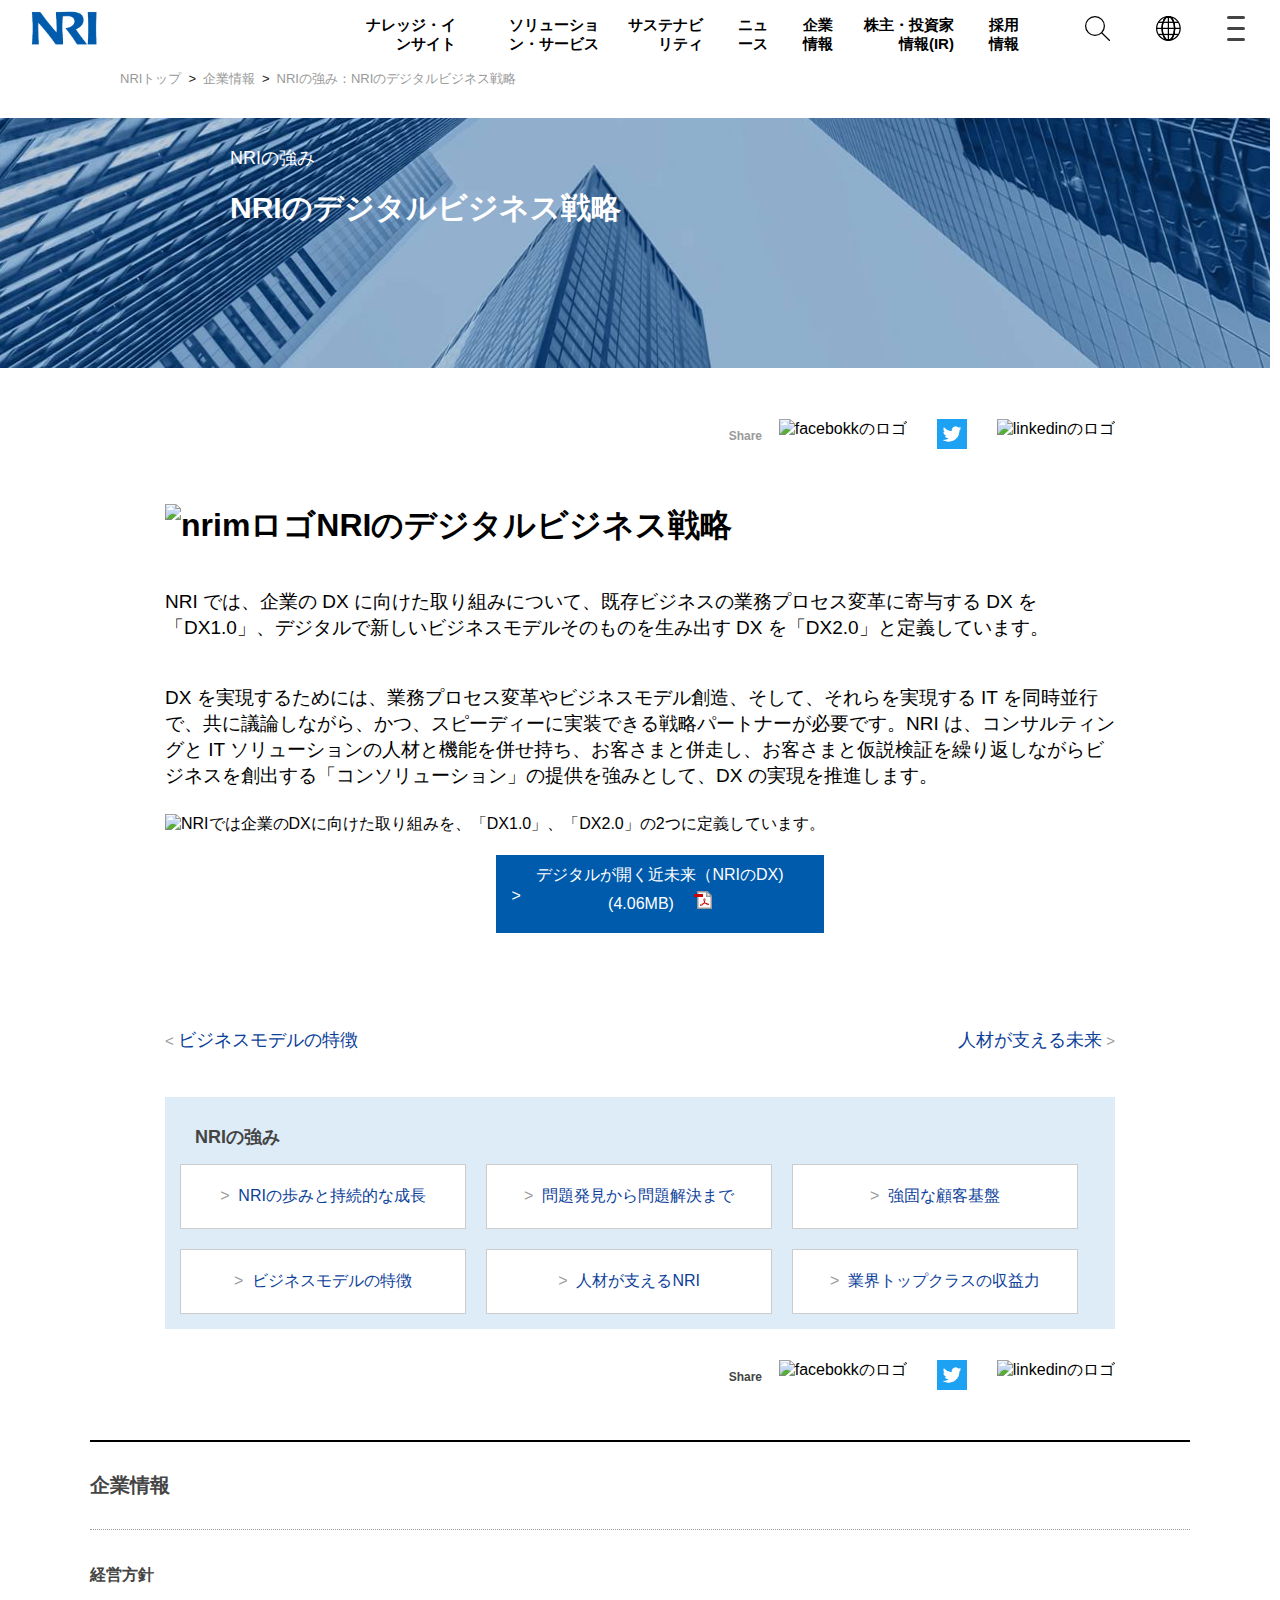
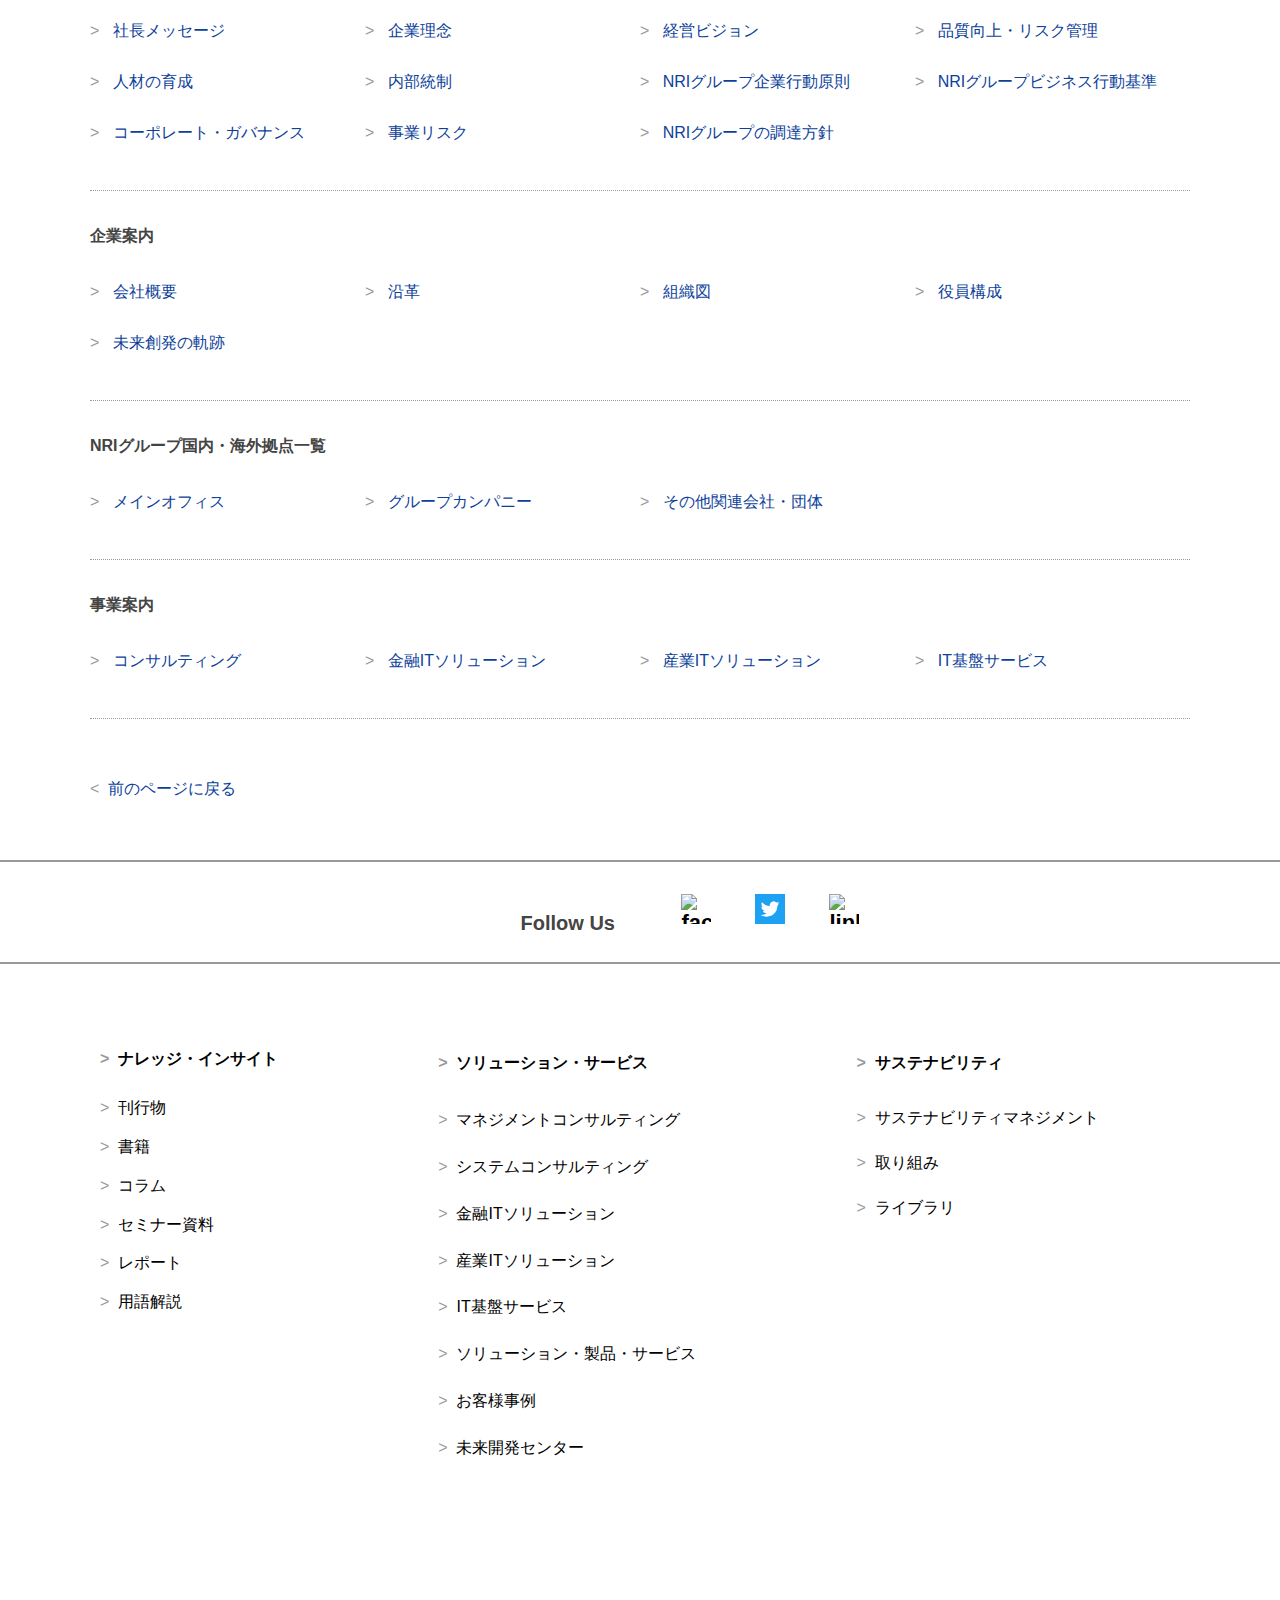
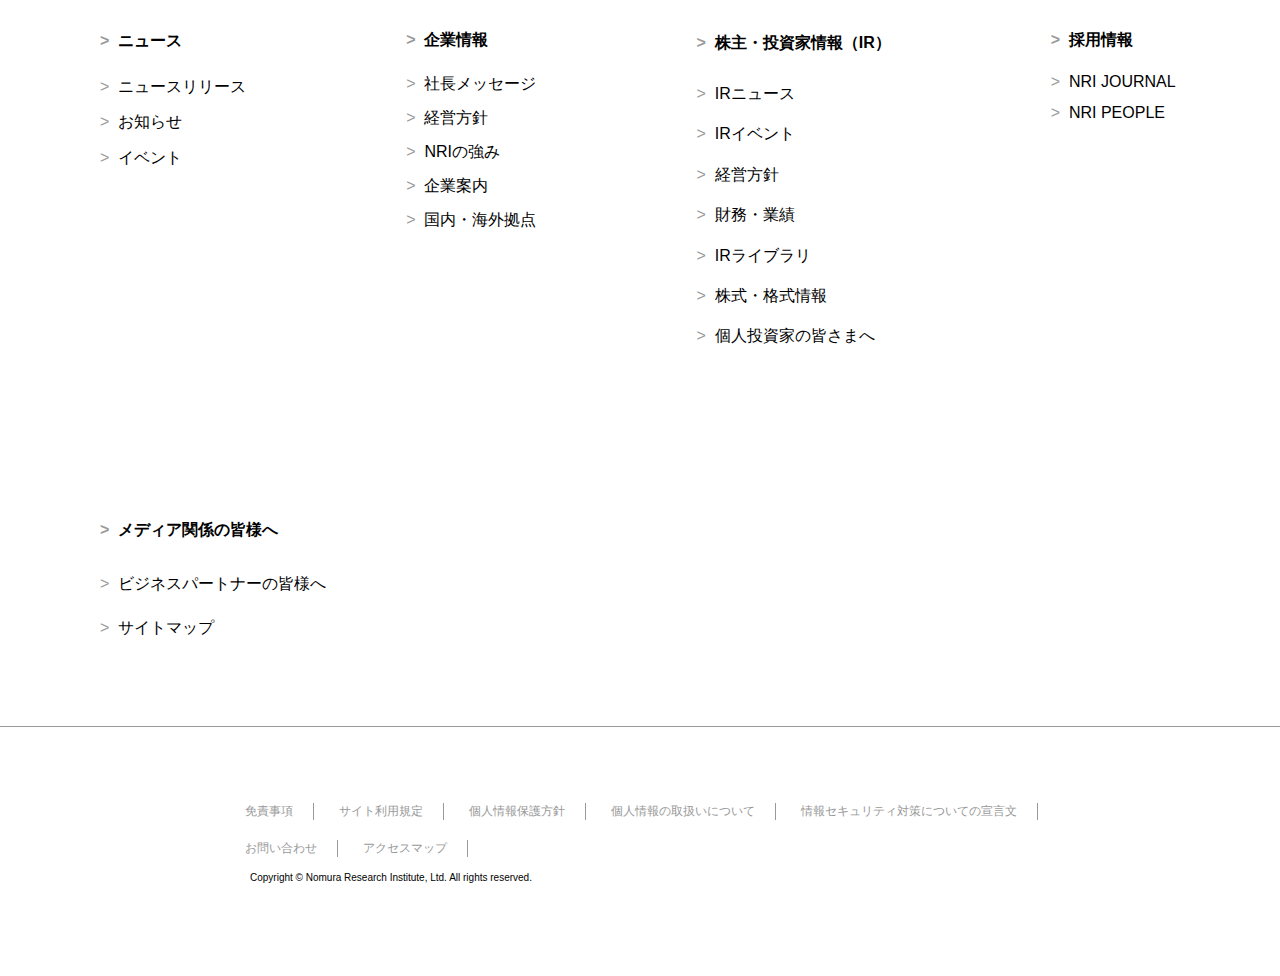
==== nri.html @ b8011886 "table-blockへ変更修正" ====
<!DOCTYPE html>
<html lang="ja">

<head>
    <meta charset="UTF-8">
    <link rel="stylesheet" href="CSS/normalize.css">
    <link rel="stylesheet" href="CSS/nri.css">
    <meta name="viewport" content="width=device-width, initial-scale=1.0">
    <title>NRIの強み：ビジネスモデルの特徴</title>
    <!-- description -->
    <meta name="description"
        content="野村総合研究所（NRI）の公式ホームページです。NRIからの提言や調査・レポート、商品サービス、ITソリューション事例、IR情報、採用情報、CSR情報などを掲載しています。">
    <!-- keywords -->
    <meta name="keywords" content="野村総合研究所,NRI,DX,デジタルビジネス,戦略">
    <!-- OGP -->
    <meta property="og:type" content="website" />
</head>

<body>

    <div id="page">

        <header id="pagehead">
            <nav class="globalNavi">
                <!--ロゴ-->
                <div class="logo"><a href="#"><img src="image/nrilogo.png" alt="NRIロゴ" width="90" height="90"></a>
                </div>
                <ul class="mainglonavi">
                    <li><a href="#">ナレッジ・インサイト</a></li>
                    <li><a href="#">ソリューション・サービス</a></li>
                    <li><a href="#">サステナビリティ</a></li>
                    <li><a href="#">ニュース</a></li>
                    <li><a href="#">企業情報</a></li>
                    <li><a href="#">株主・投資家情報(IR)</a></li>
                    <li><a href="#">採用情報</a></li>
                </ul>
                <ul class="subglnavi">
                    <li><img src="image/glassmark.svg" alt="検索" width="25" height="25"></li>
                    <li><img src="image/earth.svg" alt="言語切り替え,日本語,英語,中国語" width="25" height="25"></li>
                    <li>
                        <div id="humberger">
                            <div></div>
                            <div></div>
                            <div></div>
                        </div>
                    </li>
                </ul>
            </nav>
        </header>

        <nav id="smallglobalNavi">
            <ul>
                <li><a href="#">NRIトップ</a></li>
                <li><a href="#">企業情報</a></li>
                <li><a>NRIの強み：NRIのデジタルビジネス戦略</a></li>
            </ul>
        </nav>





        <!--写真カバーのとこ-->
        <main>
            <div id="maincover">
                <div class="main-visual-text">
                    <p class="main-vis-text-power">NRIの強み</p>
                    <p class="main-vis-text-strategy">NRIのデジタルビジネス戦略</p>
                </div>

                <figure>
                    <img class="topimg" src="image/top.page renew.jpg" "aria-hidden=" true" width="100%" height="100%">
                </figure>
            </div>

            <!--ここらがSNSロゴスタートの部分-->
            <div id="main-content-box">


                <div id="snslogo-first">
                    <ul>
                        <li class="firstsns"><img src="image/facebook.logo.jpg" alt="facebokkのロゴ" width="30"
                                height="30"></li>
                        <li><img src="image/Twitter_Social_Icon_Square_Color.png" alt="twitterのロゴ" width="30"
                                height="30"></li>
                        <li><img src="image/linkedin.logo.png" alt="linkedinのロゴ" width="30" height="30"></li>
                    </ul>
                </div>


                　
                <!--■のタイトルスタート部分-->
                <div id="pagebodyMain">
                    <section id="maincontent">
                        <h1 class="heading-type-main"><img src="image/nri-contentlogo.png" alt="nrimロゴ" "aria-hidden="
                                true" width="20" height="20">NRIのデジタルビジネス戦略</h1>
                        <p class="mainarticle">NRI では、企業の DX に向けた取り組みについて、既存ビジネスの業務プロセス変革に寄与する DX を<br>
                            「DX1.0」、デジタルで新しいビジネスモデルそのものを生み出す DX を「DX2.0」と定義しています。</p>

                        <p class="mainarticle">DX を実現するためには、業務プロセス変革やビジネスモデル創造、そして、それらを実現する IT を同時並行<br>
                            で、共に議論しながら、かつ、スピーディーに実装できる戦略パートナーが必要です。NRI は、コンサルティン<br>
                            グと IT ソリューションの人材と機能を併せ持ち、お客さまと併走し、お客さまと仮説検証を繰り返しながらビ<br>
                            ジネスを創出する「コンソリューション」の提供を強みとして、DX の実現を推進します。</p>
                    </section>

                    <figure class="mainpic">
                        <img src="image/nrigraph_img_01.jpg" alt="NRIでは企業のDXに向けた取り組みを、「DX1.0」、「DX2.0」の2つに定義しています。"
                            width="100%" height="100%">
                    </figure>

                    <!--PDF ダウンロードボタン-->

                    <section class="download">
                        <p class="btn">デジタルが開く近未来（NRIのDX)<br>(4.06MB)</p>
                    </section>


                    <div id="sub-content">
                        <div class="text-biz-model">
                            <p><a href="#">ビジネスモデルの特徴</a></p>
                        </div>
                        <div class="text-hm-future">
                            <p><a href="#">人材が支える未来</a></p>
                        </div>
                    </div>



                    <!--表2-->


                    <!--表2　追加Ver-->
                    <div class="totaltable">
                        <div>
                            <p class="nripower">NRIの強み</p>
                        </div>
                        <div id="table-block">
                            <div class="tablelist">
                                <p><a href="#">NRIの歩みと持続的な成長</a></p>
                            </div>
                            <div class="tablelist">
                                <p><a href="#">問題発見から問題解決まで</a></p>
                            </div>
                            <div class="tablelist">
                                <p><a href="#">強固な顧客基盤</a></p>
                            </div>

                            <div class="tablelist">
                                <p><a href="#">ビジネスモデルの特徴</a></p>
                            </div>
                            <div class="tablelist">
                                <p><a href="#">人材が支えるNRI</a></p>
                            </div>
                            <div class="tablelist">
                                <p><a href="#">業界トップクラスの収益力</a></p>
                            </div>
                        </div>
                    </div>


                    　　
                    <!-- SNSアイコン-->

                    <div id="snslogo">
                        <ul>
                            <li class="firstsns"><img src="image/facebook.logo.jpg" alt="facebokkのロゴ" width="30"
                                    height="30"></li>
                            <li><img src="image/Twitter_Social_Icon_Square_Color.png" alt="twitterのロゴ" width="30"
                                    height="30"></li>
                            <li><img src="image/linkedin.logo.png" alt="linkedinのロゴ" width="30" height="30"></li>
                        </ul>
                    </div>

                </div>
                <!--調整するためのdiv-->
            </div>

            　　　　　　　　　　
            <!--企業情報-->
            <div id="cop-info">
                <h2 class="heading-type-sub">企業情報</h2>

                <div id="localNavi">
                    <section class="localnavi-list">
                        <h3 class="localnav-title">経営方針</h3>
                        <ul>
                            <li class="lo-navcontent"><a href="＃">社長メッセージ</a></li>
                            <li class="lo-navcontent"><a href="＃">企業理念</a></li>
                            <li class="lo-navcontent"><a href="＃">経営ビジョン</a></li>
                            <li class="lo-navcontent"><a href="＃">品質向上・リスク管理</a></li>
                            <li class="lo-navcontent"><a href="＃">人材の育成</a></li>
                            <li class="lo-navcontent"><a href="＃">内部統制</a></li>
                            <li class="lo-navcontent"><a href="＃">NRIグループ企業行動原則</a></li>
                            <li class="lo-navcontent"><a href="＃">NRIグループビジネス行動基準</a></li>
                            <li class="lo-navcontent"><a href="＃">コーポレート・ガバナンス</a></li>
                            <li class="lo-navcontent"><a href="＃">事業リスク</a></li>
                            <li class="lo-navcontent"><a href="＃">NRIグループの調達方針</a></li>
                        </ul>
                    </section>

                    <section class="localnavi-list">
                        <h3 class="localnav-title">企業案内</h3>
                        <ul class="lo-navcontent">
                            <li class="lo-navcontent"><a href="＃">会社概要</a></li>
                            <li class="lo-navcontent"><a href="＃">沿革</a></li>
                            <li class="lo-navcontent"><a href="＃">組織図</a></li>
                            <li class="lo-navcontent"><a href="＃">役員構成</a></li>
                            <li class="lo-navcontent"><a href="＃">未来創発の軌跡</a></li>
                        </ul>
                    </section>

                    <section class="localnavi-list">
                        <h3 class="localnav-title">NRIグループ国内・海外拠点一覧</h3>
                        <ul class="lo-navcontent">
                            <li class="lo-navcontent"><a href="＃">メインオフィス</a></li>
                            <li class="lo-navcontent"><a href="＃">グループカンパニー</a></li>
                            <li class="lo-navcontent"><a href="＃">その他関連会社・団体</a></li>
                        </ul>
                    </section>

                    <section class="localnavi-list">
                        <h3 class="localnav-title">事業案内</h3>
                        <ul class="lo-navcontent">
                            <li class="lo-navcontent"><a href="＃">コンサルティング</a></li>
                            <li class="lo-navcontent"><a href="＃">金融ITソリューション</a></li>
                            <li class="lo-navcontent"><a href="＃">産業ITソリューション</a></li>
                            <li class="lo-navcontent"><a href="＃">IT基盤サービス</a></li>
                        </ul>
                    </section>

                </div>

                <p class="backpage"><a href="#">前のページに戻る</a></p>
            </div>




            <!-- SNSlink-->


            <section class="snsfollow">
                <p class="big-followus">Follow Us</p>
                <ul>
                    <li class="first-followus"><img src="image/facebook.logo.jpg" alt="facebookのロゴ" width="30"
                            height="30">
                    </li>
                    <li class="followus"><img src="image/Twitter_Social_Icon_Square_Color.png" alt="twitterのロゴ"
                            width="30" height="30"></li>
                    <li class="followus"><img src="image/linkedin.logo.png" alt="linkedinのロゴ" width="30" height="30">
                    </li>
                </ul>
            </section>

            <!--Footer-->

            <div id="subinfo">
                <section class="subinfo-list">
                    <ul>
                        <li><a href="#">ナレッジ・インサイト</a></li>
                        <li><a href="#">刊行物</a></li>
                        <li><a href="#">書籍</a></li>
                        <li><a href="#">コラム</a></li>
                        <li><a href="#">セミナー資料</a></li>
                        <li><a href="#">レポート</a></li>
                        <li><a href="#">用語解説</a></li>
                    </ul>
                </section>

                <section class="subinfo-list">
                    <ul>
                        <li><a href="#">ソリューション・サービス</a></li>
                        <li><a href="#">マネジメントコンサルティング</a></li>
                        <li><a href="#">システムコンサルティング</a></li>
                        <li><a href="#">金融ITソリューション</a></li>
                        <li><a href="#">産業ITソリューション</a></li>
                        <li><a href="#">IT基盤サービス</a></li>
                        <li><a href="#">ソリューション・製品・サービス</a></li>
                        <li><a href="#">お客様事例</a></li>
                        <li><a href="#">未来開発センター</a></li>
                    </ul>
                </section>

                <section class="subinfo-list">
                    <ul>
                        <li><a href="#">サステナビリティ</a></li>
                        <li><a href="#">サステナビリティマネジメント</a></li>
                        <li><a href="#">取り組み</a></li>
                        <li><a href="#">ライブラリ</a></li>
                    </ul>
                </section>

                <section class="subinfo-list">
                    <ul>
                        <li><a href="#">ニュース</a></li>
                        <li><a href="#">ニュースリリース</a></li>
                        <li><a href="#">お知らせ</a></li>
                        <li><a href="#">イベント</a></li>
                    </ul>
                </section>

                <section class="subinfo-list">
                    <ul>
                        <li><a href="#">企業情報</a></li>
                        <li><a href="#">社長メッセージ</a></li>
                        <li><a href="#">経営方針</a></li>
                        <li><a href="#">NRIの強み</a></li>
                        <li><a href="#">企業案内</a></li>
                        <li><a href="#">国内・海外拠点</a></li>
                    </ul>
                </section>

                <section class="subinfo-list">
                    <ul>
                        <li><a href="#">株主・投資家情報（IR）</a></li>
                        <li><a href="#">IRニュース</a></li>
                        <li><a href="#">IRイベント</a></li>
                        <li><a href="#">経営方針</a></li>
                        <li><a href="#">財務・業績</a></li>
                        <li><a href="#">IRライブラリ</a></li>
                        <li><a href="#">株式・格式情報</a></li>
                        <li><a href="#">個人投資家の皆さまへ</a></li>
                    </ul>
                </section>

                <section class="subinfo-list">
                    <ul>
                        <li><a href="#">採用情報</a></li>
                        <li><a href="#">NRI JOURNAL</a></li>
                        <li><a href="#">NRI PEOPLE</a></li>
                    </ul>
                </section>

                <section class="subinfo-list">
                    <ul>
                        <li><a href="#">メディア関係の皆様へ</a></li>
                        <li><a href="#">ビジネスパートナーの皆様へ</a></li>
                        <li><a href="#">サイトマップ</a></li>
                    </ul>
                </section>
            </div>

        </main>

        <!--Footer-->

        <footer>
            <div id="mainfooter">
                <section>
                    <ul>
                        <li><a href="#">免責事項</a></li>
                        <li><a href="#">サイト利用規定</a></li>
                        <li><a href="#">個人情報保護方針</a></li>
                        <li><a href="#">個人情報の取扱いについて</a></li>
                        <li><a href="#">情報セキュリティ対策についての宣言文</a></li>
                        <li><a href="#">お問い合わせ</a></li>
                        <li><a href="#">アクセスマップ</a></li>
                    </ul>
                </section>

            </div>

            <div id="copyright">
                <p><small>Copyright &copy; Nomura Research Institute, Ltd. All rights reserved.</small></p>
            </div>

        </footer>

    </div>




</body>

</html>
---- CSS/nri.css ----
body {
      margin: 0px;
      font-family: sans-serif;
  }

  /*pagebodyMainの中央寄せと幅のサイズ*/
#pagebodyMain {
    max-width: 1000px;/*元々はmax-width:1100px display-inlin-block??*/
    margin: 0 auto;
}

header {
    position: fixed;
    width: 100%;
    top: 0;
    z-index: 10000;
}

#container {
    padding-top: 150px;
  }

/*グローバルナビ*/
#pagehead .globalNavi {
    width: 100%;
    display: flex;
    background-color: #fff;
}/*(元々青色で囲っていたところ)*/

.globalNavi .logo img {
    width: 70px;
    height: auto;
    padding-top: 10px;
    margin-left: 30px;
}

#pagehead .globalNavi ul {
    text-align: right;
}

#pagehead .globalNavi ul {
    display: flex;   
}/*(元々紫で囲っていたところ)元々float:left*/

#pagehead .globalNavi ul li a {
    text-decoration: none;
    color: #000;
    font-weight: bold;
    font-size: 15px;
}

.globalNavi li {
    display: block;
    padding: 0 8px;
    margin-left: 10px;
}

.mainglonavi {
    margin-left: 200px;
}/*元々赤色だったところ*/

#pagehead .globalNavi .subglnavi li {
    margin: 0 10px;
    padding-right: 18px;
}

#smallglobalNavi ul li {
    list-style: none;
    float: left;
    margin-bottom: 30px;
}

#smallglobalNavi ul li a {
    text-decoration: none;
    color: #999;
}

#smallglobalNavi ul li::before {
    content: ">";
    color: #231815;
    margin: 0 7px;
}

#smallglobalNavi li:first-child::before {
    content: none;
}

/* ハンバーガーメニュー*/

#humberger {
    position: relative;
    height: 25px;
    width: 25px;
    display: inline-block;
    box-sizing: border-box;
 }

 #humberger div {
    position: absolute;
    left: 0;
    height: 3px;
    width: 18px;
    background-color: #444;
    border-radius: 3px;
    display: inline-block;
    box-sizing: border-box;
}

#humberger div:nth-of-type(1) {
    top: 0;
}

#humberger div:nth-of-type(2) {
    top: 11px;
}
 
#humberger div:nth-of-type(3) {
    bottom: 0;
 }
 
#smallglobalNavi {
      color: #999;
      margin-top:70px;
      margin-left: 80px;
      font-size: 13px;
}

/* TOP画像ページの文字装飾のデザイン*/

.main-visual-text {
    width: 590px;
    height: 90px;
    position: absolute;
    padding: 30px;
    margin-left: 200px;
    line-height: 20px;
    margin-top: 30px;
}

.main-vis-text-power {
    font-size: 18px;
}

.main-vis-text-strategy {
    font-weight: bolder;
    font-size: 30px;
}

/* TOPページ*/
#maincover {
    position: relative;
}

#page .topimg {
    width: 100vw;;
    height: 250px;
    margin-left: -50px;
    position: static;
}

/*写真カバーのところ*/
.main-visual-text {
    color: #fff;
}


/*mainのコンテンツ幅の設定DIVのやつ*/
#main-content-box {
    width: 950px;
    margin: 0 auto;
}

/* SNSロゴ　Share*/

#snslogo-first {
    max-width: 1100px;
    height: 74px;
    margin-left: 120px;
}

#snslogo-first ul {
    float: right;
    margin-right: -15px;
}

#snslogo-first ul li {
    list-style: none;
    float: left;
    padding: 15px;
}

#snslogo-first .firstsns::before {
    content: "Share     ";
    color: #999;
    font-size: 12px;
    font-weight: bold;
    white-space: pre-wrap;
    display: block;
    float: left;
    padding-top: 10px;
}


#snslogo {
    max-width: 1100px;
    height: 74px;
    margin-left: 120px;
}

#snslogo ul {
    float: right;
    margin-right: -15px;
}

#snslogo ul li {
    list-style: none;
    float: left;
    padding: 15px;
}

#snslogo .firstsns::before {
    content: "Share     ";
    color:#444;
    font-size: 12px;
    font-weight: bold;
    white-space: pre-wrap;
    display: block;
    float: left;
    padding-top: 10px;
}

/*メインの文章部分*/


.heading-type-main {
    text-align: left;
}

#maincontent .mainarticle {
    display: inline-block;
    font-size: 19px;
    text-align: left;
    margin-bottom: 25px;
}


#pagebodyMain #maincontent .mainarticle{
    text-align: left;   
}


.mainpic {
    margin: auto;
}


/* ダウンロードボタン*/



/*両端揃えのところ　<ビジネスモデルの特徴 人が支える未来>*/

#sub-content .text-biz-model {
    margin: 20px;
    padding: 40px;
    margin-left: -40px;
}


#sub-content {
    width: auto;
    display: flex;
    justify-content: space-between;
    font-size: 15px;
    text-align: right;
    margin: 0px;
    padding: 0px;
    margin-bottom: -40px;
}

#sub-content .text-hm-future p::after {
    content: " >";
    color: #999;
    white-space: pre-wrap;
    line-height: 3px;
}

#sub-content .text-biz-model p::before {
    content: "< ";
    color: #999;
    white-space: pre-wrap;
}

.text-hm-future {
    margin-top: 60px;
}

#sub-content a {
    text-decoration: none;
    color: #0c419a;;
    font-size: 18px;
}

/* ダウンロードボタン*/

.download {
    text-align: center;
}

.btn {
    display: inline-block;
    color: #fff;
    background-color: #005bac;
    margin: 20px 0px;
    padding: 10px 40px;
    position: relative;
    text-align: center;
    margin-left: 40px;
}

.btn::before{
    content: '>';
    white-space: nowrap;
    display: block;
    float: left;
    padding-top: 22px;
    padding-right: 10px;
    size: 10px;
    margin-left: -25px;
}

.btn::after {
    content:url("../image/pdf-icon.svg");
    display: inline-block;
    margin: 5px 0px 10px 20px;
}


.text-biz-model {
    text-align: left;
    padding-left: 40px;
}
.text-hm-future {
    text-align: right;
}




/*表の装飾（追加版）*/
.totaltable {
    height: auto;
    display: inline-block;
    background-color:#deecf8;
    box-sizing: border-box;
    margin-top: 10px;
}
.totaltable p {
    font-size: large;
    color: #444;
}

#table-block {
    display: flex;
    flex-wrap: wrap;
    padding: 5px;
    padding-right: 0px;
    width: auto;
}

.tablelist {
    width: 29%; /*元々23％*/
    border: solid 1px;
    border-color: #cccccc;
    background-color: #fff;
    text-align: center;
    margin: 10px;
    padding: 5px; 
}

.tablelist p::before {
    content: ">  ";
    color: #999;
    white-space: pre-wrap;
}

.tablelist p {
    font-size: 16px;
}
.tablelist a {
    color: #0c419a;
    text-decoration: none
}

/*表の『NRI強み』の太文字*/
.totaltable .nripower {
    font-weight: bold;
    padding-left: 30px;
    padding-top: 10px;
    margin-bottom: 0px;
}

/*SNSアイコン右寄せ*/
.bigfollow {
    text-align: center;
    float: left;
}


/*企業情報 div追加と中央寄せと幅揃え*/

div#cop-info {
    width: 1100px;
    margin: auto;
}

/*企業情報 見出し部分の装飾*/

.heading-type-sub {
    font-size: 20px;
    color: #444;
}

/*経営方針*/
#localNavi ul {
    display:flex;
    flex-wrap: wrap;
    box-sizing: border-box;
    padding-left: inherit;
}
#localNavi li::before {
    content: ">   ";
    white-space: pre-wrap;
    color: #999;
}

#localNavi ul li {
    display: inline;
    list-style: none;
    width: 25%;
    padding-bottom: 30px;
}
#localNavi ul li a {
    color: #0c419a;
    text-decoration: none
}


.localnavi-list {
    border-bottom: solid 1px;
    border-bottom-style: dotted;
    border-bottom-color: #999;
}

.lo-navcontent {
    font-size: 16px;
}

/*企業情報の装飾*/
.heading-type-sub {
    border-top: solid 2px;
    border-top-color: #000;
    border-bottom: dotted 1px;
    border-bottom-color: #999;
    padding: 30px 0;
}

h3 {
    font-size: 16px;
    margin: 35px 0;
    color: #444;
}


/*前のページの戻る*/
.backpage {
    margin: 60px 0;
    font-size: 16px;
}

.backpage ::before {
    content: "<  ";
    white-space: pre-wrap;
    color: #999;
}

.backpage a {
    color: #0c419a;
    text-decoration: none;
}


/*一番大きいSNSアイコン欄*/
.snsfollow {
    height: 100px;
    text-align: center;
    border-top: solid 2px;
    border-bottom: solid 2px;
    border-color: #999;
}

.snsfollow ul {
    margin: 20px;
    display: inline-flex;
}

.snsfollow ul li {
    font-size: 22px;
    font-weight: bolder;
    list-style: none;
    margin: 22px;
    display: flex;
}

.snsfollow {
    margin: 0 auto;
}
   
.big-followus {
    display: inline-block;
    font-size: 20px;
    font-weight: bold;

}
.snsfollow p {
    margin: auto;
    color: #444;
}
.snsfollow ul {
    margin: auto;
    display: inline-flex;
    width: 100px;
    margin-top: 10px;
}


/*リスト最後*/

#subinfo {
    display: flex;
    flex-wrap: wrap;
    box-sizing: border-box;
    border-bottom: solid 1px #999;
}

.subinfo-list ul li ::before {
    content: ">  ";
    white-space: pre-wrap;
    color: #999;
}


.subinfo-list {
    max-width: 100%;
    flex-wrap: wrap;
    padding: 60px;
}


.subinfo-list ul li {
    list-style: none;
    padding-top: 5%;
    padding-bottom: 5%;
    font-size: 16px;
}

.subinfo-list ul li a {
    margin-left: 0%;
    text-decoration: none;
}


h3.subinfo-title {
    padding-left: 50px;
}

.subinfo-list ul li:first-child {
    margin-bottom: 10px;
    margin-top: 10px;
    font-weight: bold;
}

.subinfo-list ul li a:first-child {
    color: #000;
    text-decoration: none;
}

.subinfo-title ::before {
    content: ">";
    white-space: pre-wrap;
    color: #999;
}

/* footerリンク　*/
#mainfooter {
    margin-top: 50px;
    margin-left: 200px;
    margin-right: auto;
    margin-bottom: -20px;
    
}

#mainfooter ul {
    width: 80%;
    display: inline-block;
}

#mainfooter ul li{
    font-size: 12px;
    float: left;
    list-style: none;
    margin: 10px;
    padding-right: 0px;
    display: block;
    border-right: solid 1px #999;
    margin-left: 5px;
    margin-right: 20px;
}


#mainfooter ul li a {
    text-decoration: none;
    color: #999;
    text-align: center;
    padding-right: 20px;
}

.followus ul li {
    display: flex;
    list-style: none;
}

#copyright {
    display: inline-flex;
    margin-left: 250px;
    margin-top: -15px;
    margin-bottom: 80px;
}

#copyright p {
    font-size: 12px;
    color: #000;
}
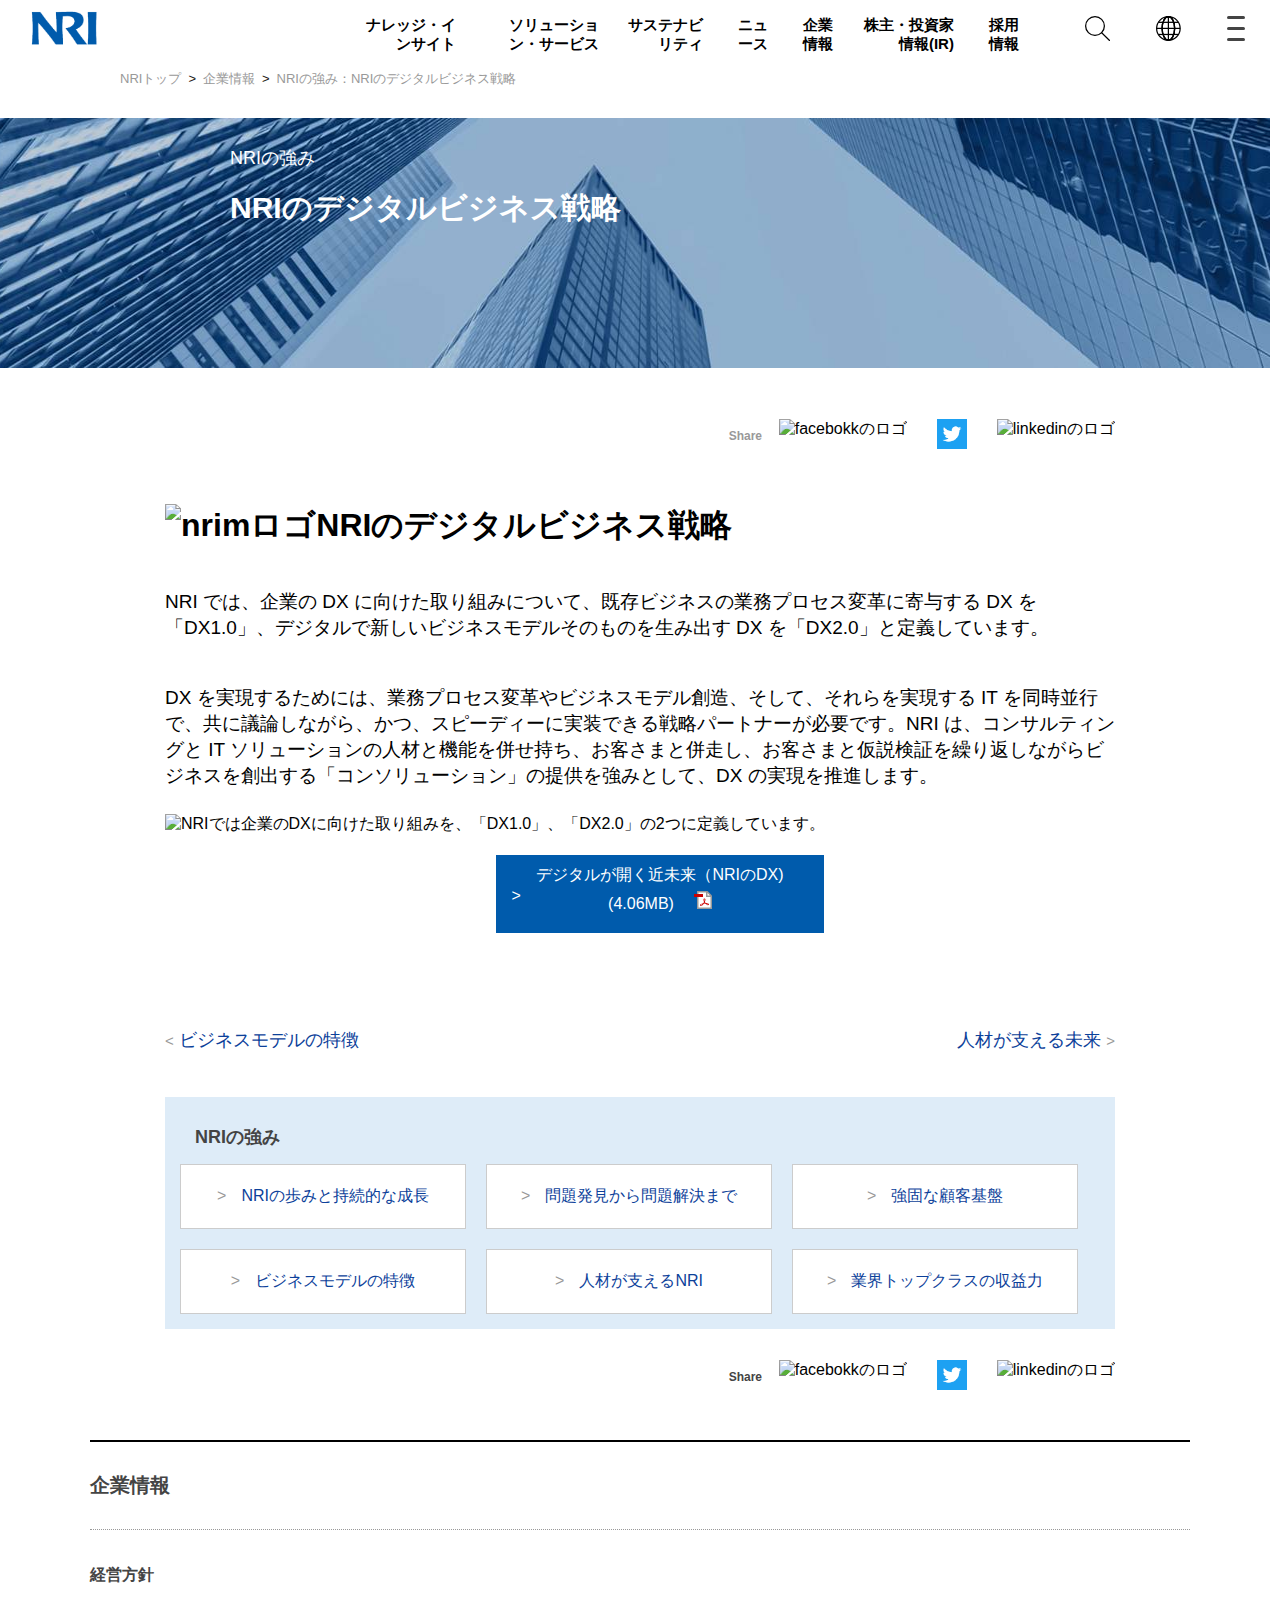
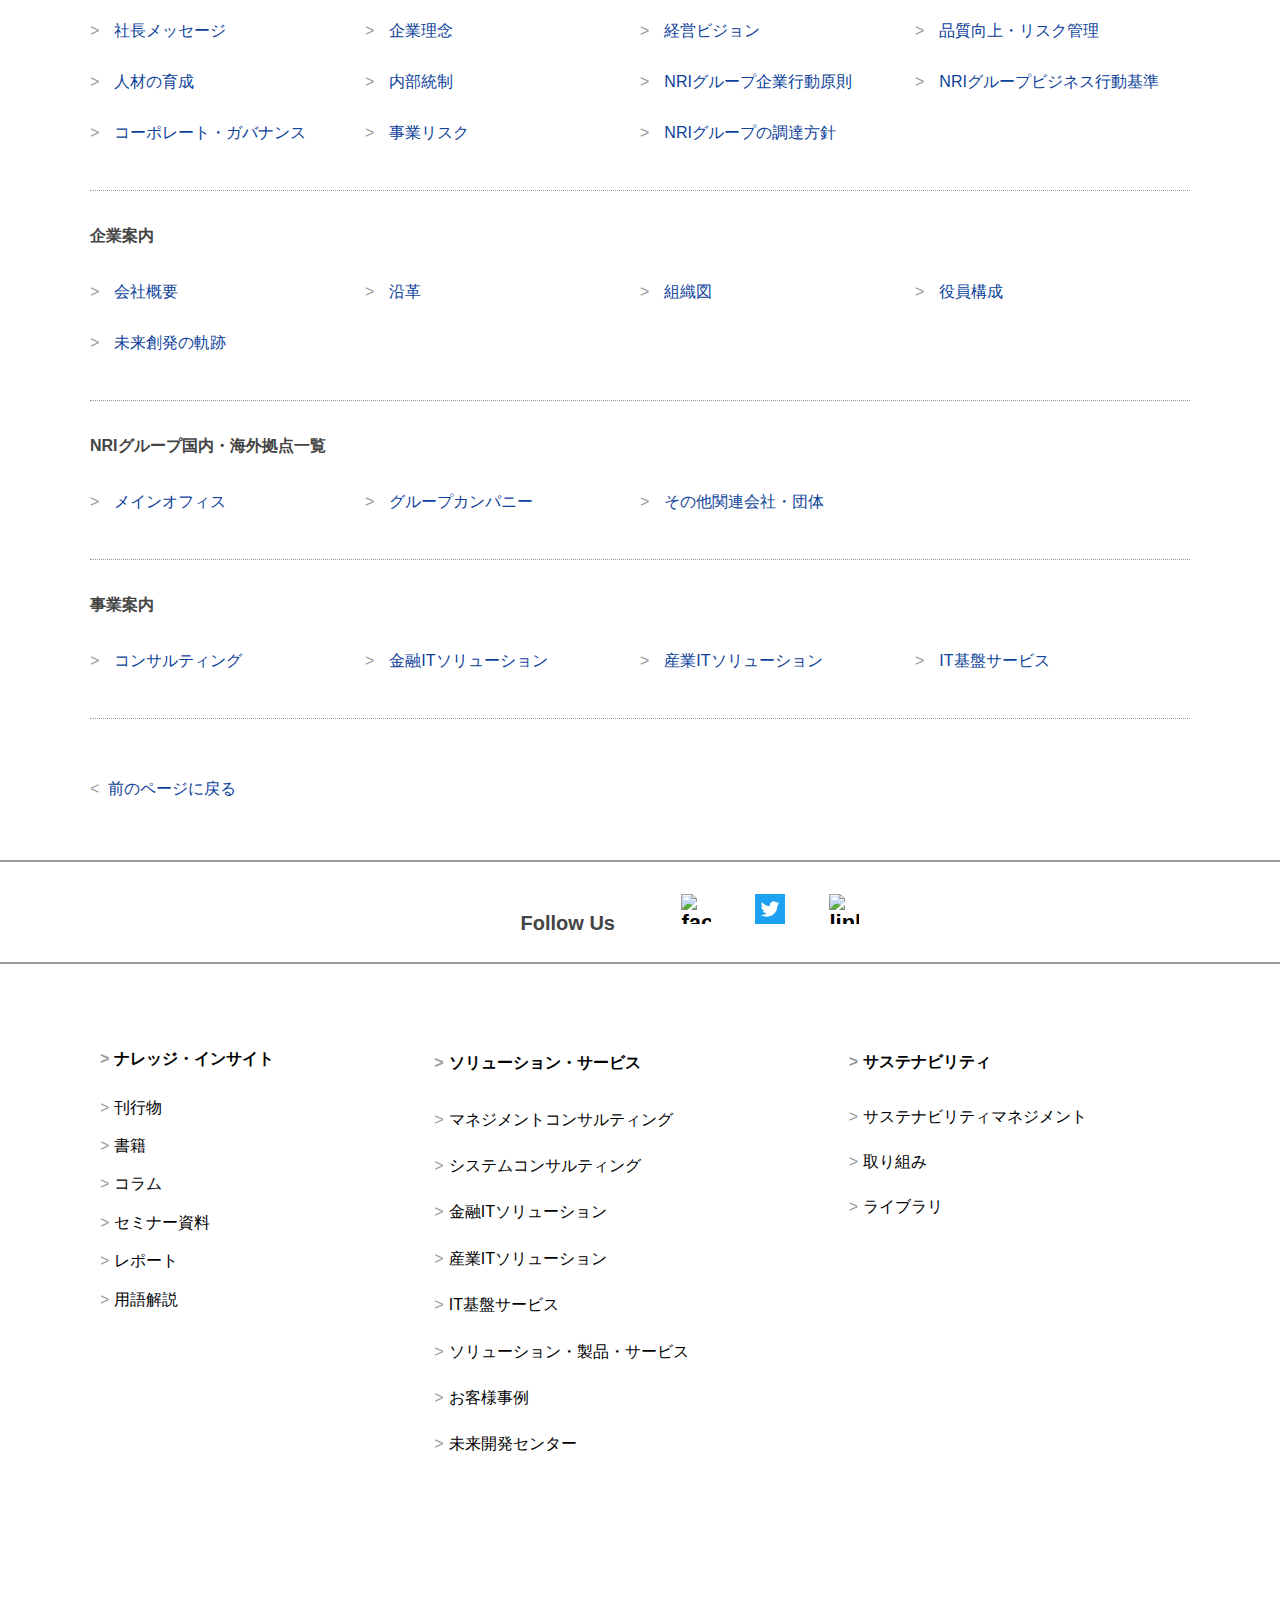
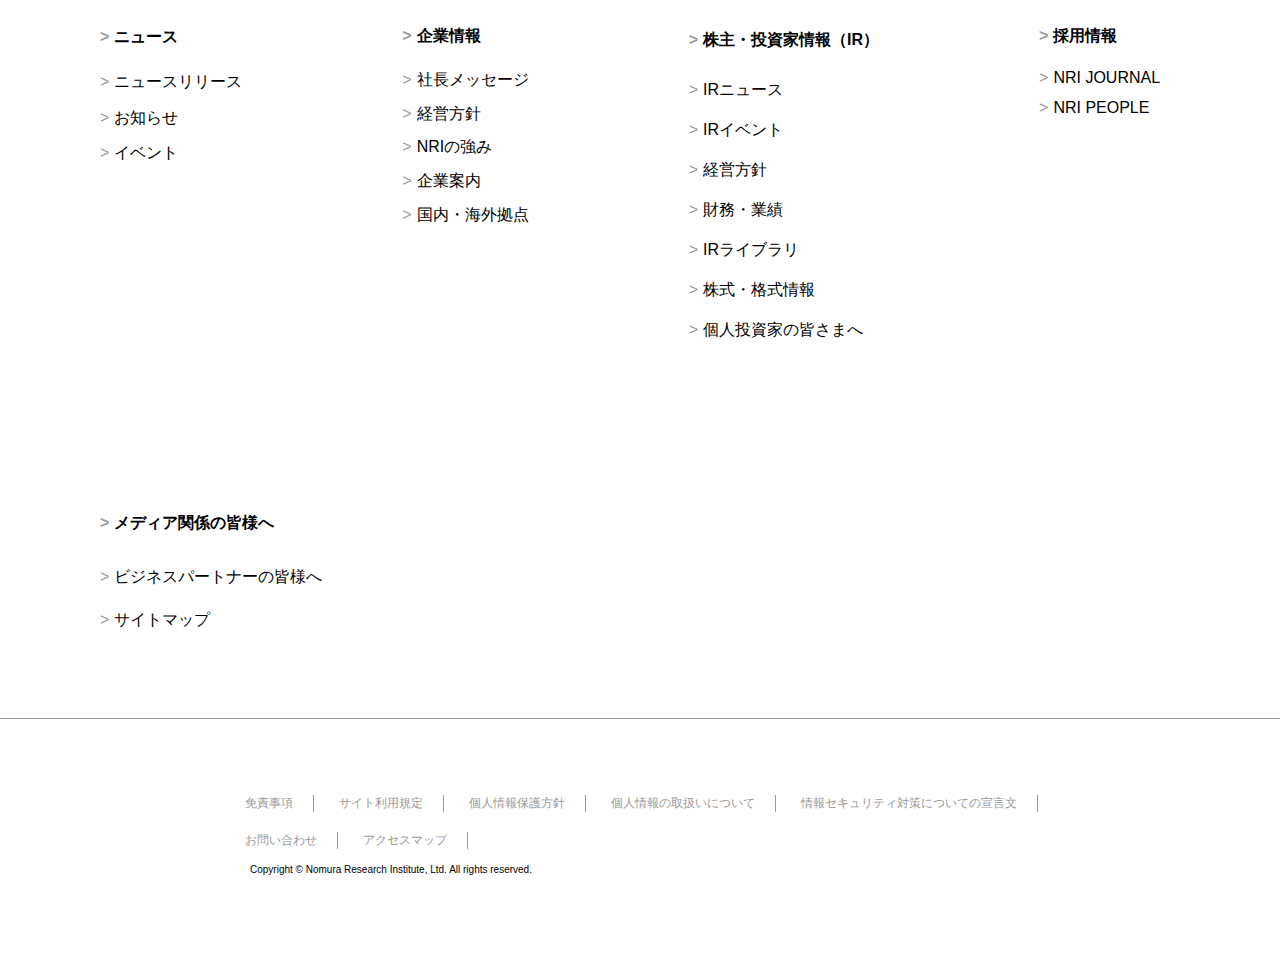
==== commit 5de09560: "<a>で囲いに変更" ====
--- a/nri.html
+++ b/nri.html
@@ -111,7 +111,9 @@
                     <!--PDF ダウンロードボタン-->
 
                     <section class="download">
-                        <p class="btn">デジタルが開く近未来（NRIのDX)<br>(4.06MB)</p>
+                        <a href="#">
+                            <p class="btn">デジタルが開く近未来（NRIのDX)<br>(4.06MB)</p>
+                        </a>
                     </section>
 
 
--- a/CSS/nri.css
+++ b/CSS/nri.css
@@ -279,16 +279,16 @@
 }
 
 #sub-content .text-hm-future p::after {
-    content: " >";
-    color: #999;
-    white-space: pre-wrap;
+    content: ">";
+    color: #999;
     line-height: 3px;
+    margin-left: 5px;
 }
 
 #sub-content .text-biz-model p::before {
-    content: "< ";
-    color: #999;
-    white-space: pre-wrap;
+    content: "<";
+    color: #999;
+    margin-right: 5px;
 }
 
 .text-hm-future {
@@ -320,7 +320,6 @@
 
 .btn::before{
     content: '>';
-    white-space: nowrap;
     display: block;
     float: left;
     padding-top: 22px;
@@ -379,9 +378,9 @@
 }
 
 .tablelist p::before {
-    content: ">  ";
-    color: #999;
-    white-space: pre-wrap;
+    content: ">";
+    color: #999;
+    margin-right: 15px;
 }
 
 .tablelist p {
@@ -429,9 +428,9 @@
     padding-left: inherit;
 }
 #localNavi li::before {
-    content: ">   ";
-    white-space: pre-wrap;
-    color: #999;
+    content: ">";
+    color: #999;
+    margin-right: 15px;
 }
 
 #localNavi ul li {
@@ -447,9 +446,7 @@
 
 
 .localnavi-list {
-    border-bottom: solid 1px;
-    border-bottom-style: dotted;
-    border-bottom-color: #999;
+    border-bottom: 1px dotted #999;
 }
 
 .lo-navcontent {
@@ -465,7 +462,7 @@
     padding: 30px 0;
 }
 
-h3 {
+.localnav-title {
     font-size: 16px;
     margin: 35px 0;
     color: #444;
@@ -544,9 +541,9 @@
 }
 
 .subinfo-list ul li ::before {
-    content: ">  ";
-    white-space: pre-wrap;
-    color: #999;
+    content: ">";
+    color: #999;
+    margin-right: 5px;
 }
 
 
@@ -570,10 +567,6 @@
 }
 
 
-h3.subinfo-title {
-    padding-left: 50px;
-}
-
 .subinfo-list ul li:first-child {
     margin-bottom: 10px;
     margin-top: 10px;
@@ -587,8 +580,8 @@
 
 .subinfo-title ::before {
     content: ">";
-    white-space: pre-wrap;
-    color: #999;
+    color: #999;
+    margin-right: 3px;
 }
 
 /* footerリンク　*/
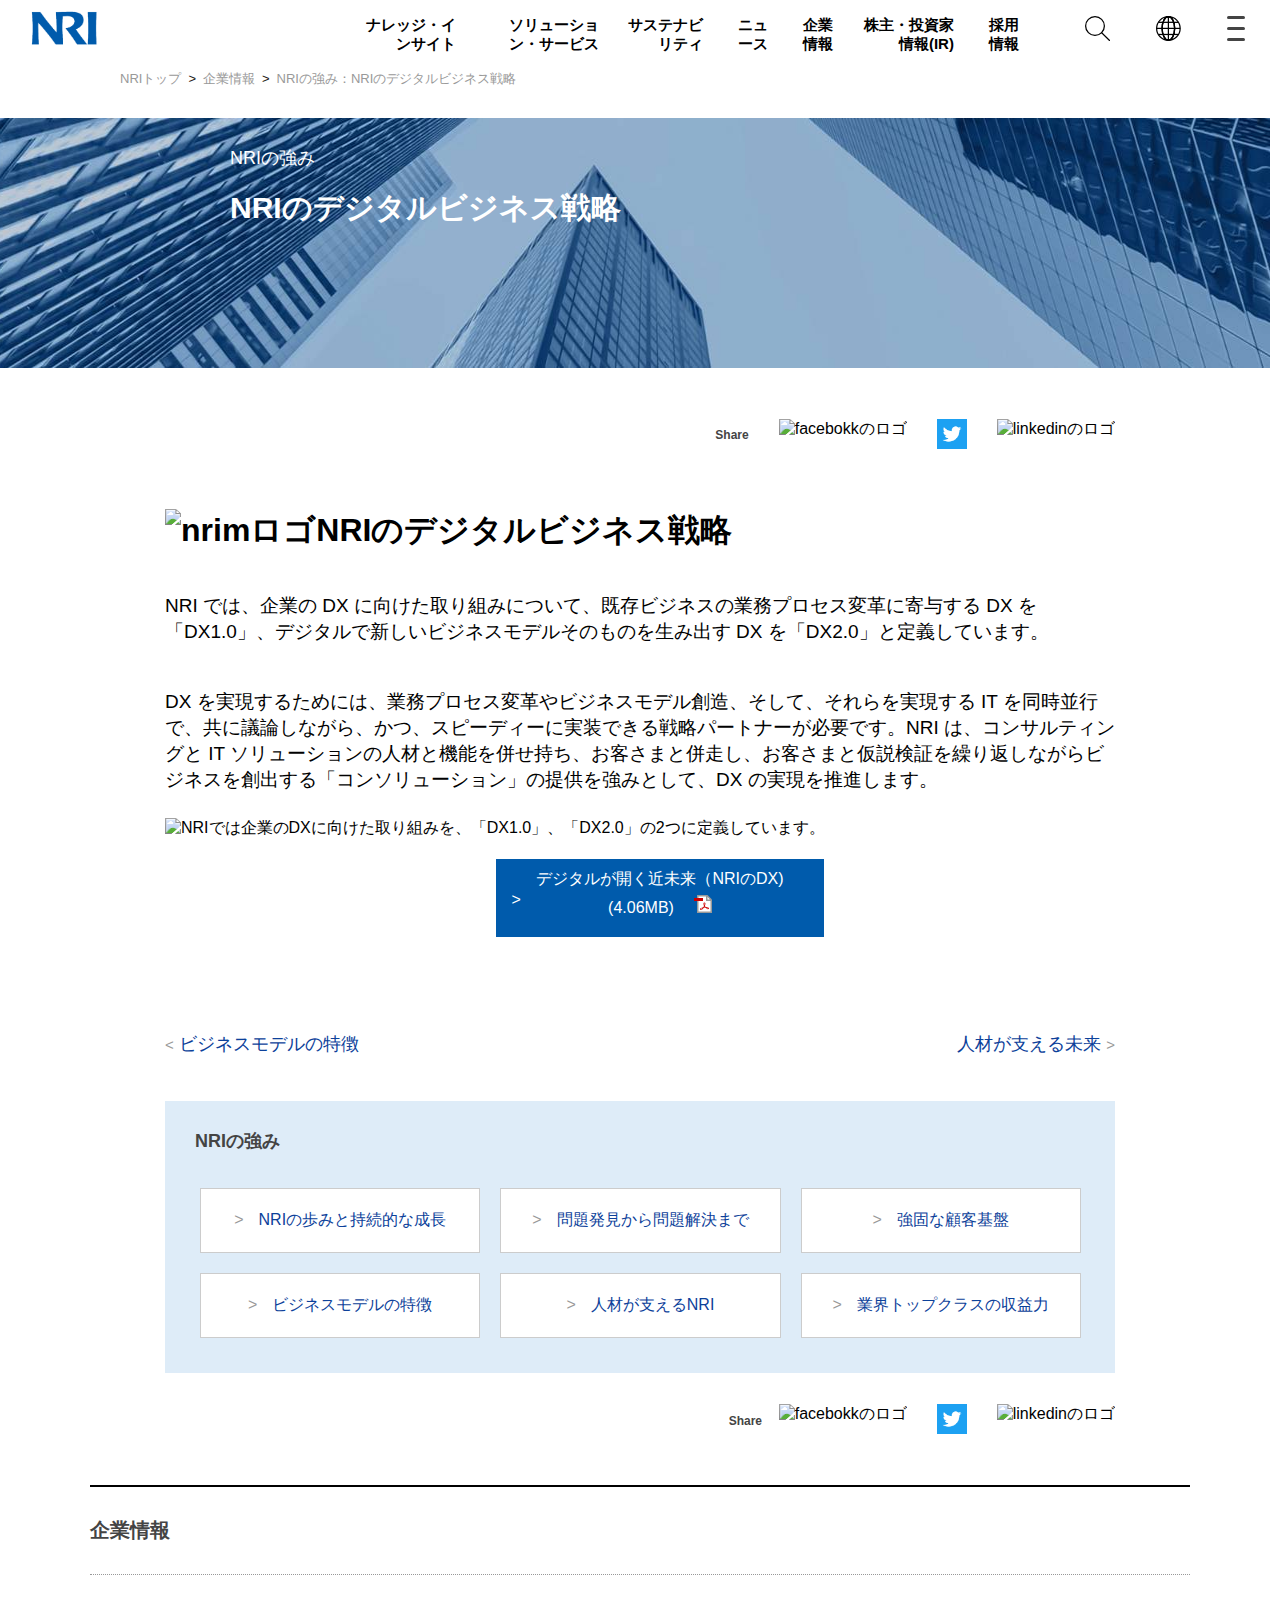
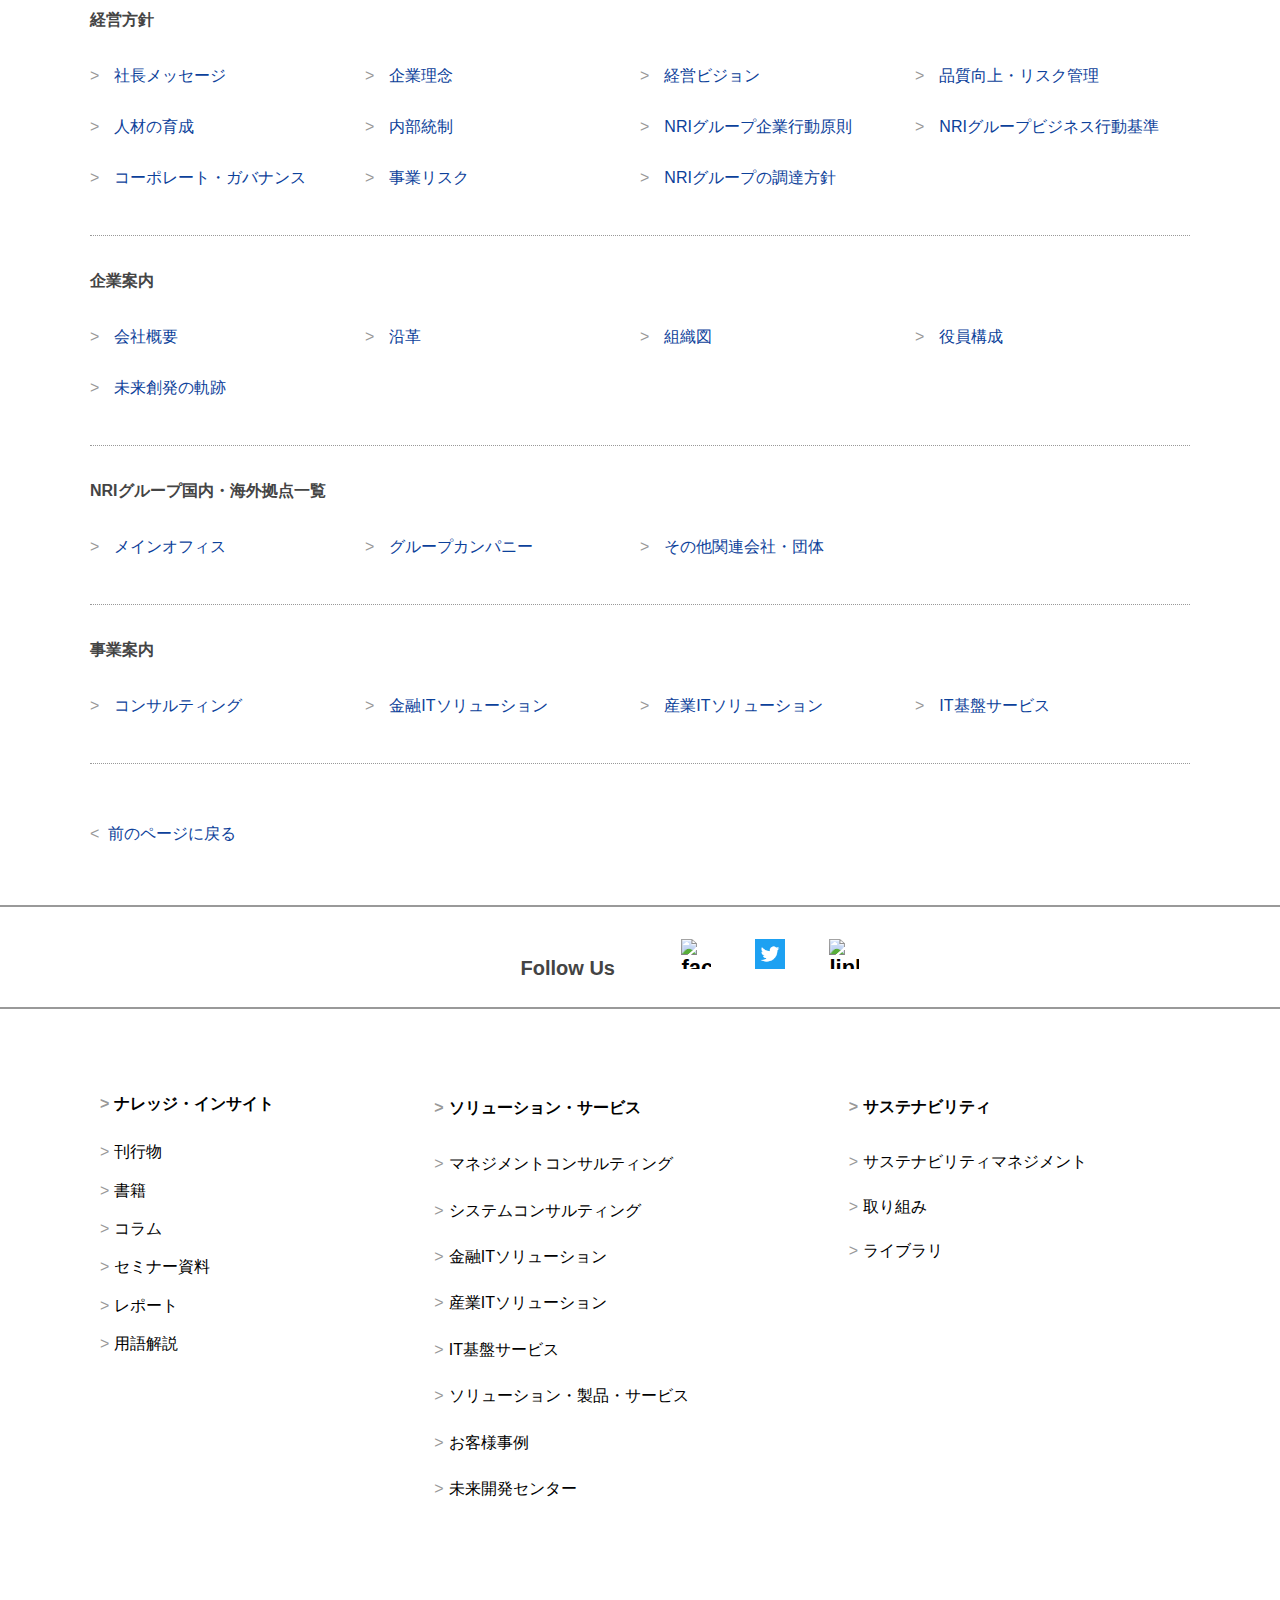
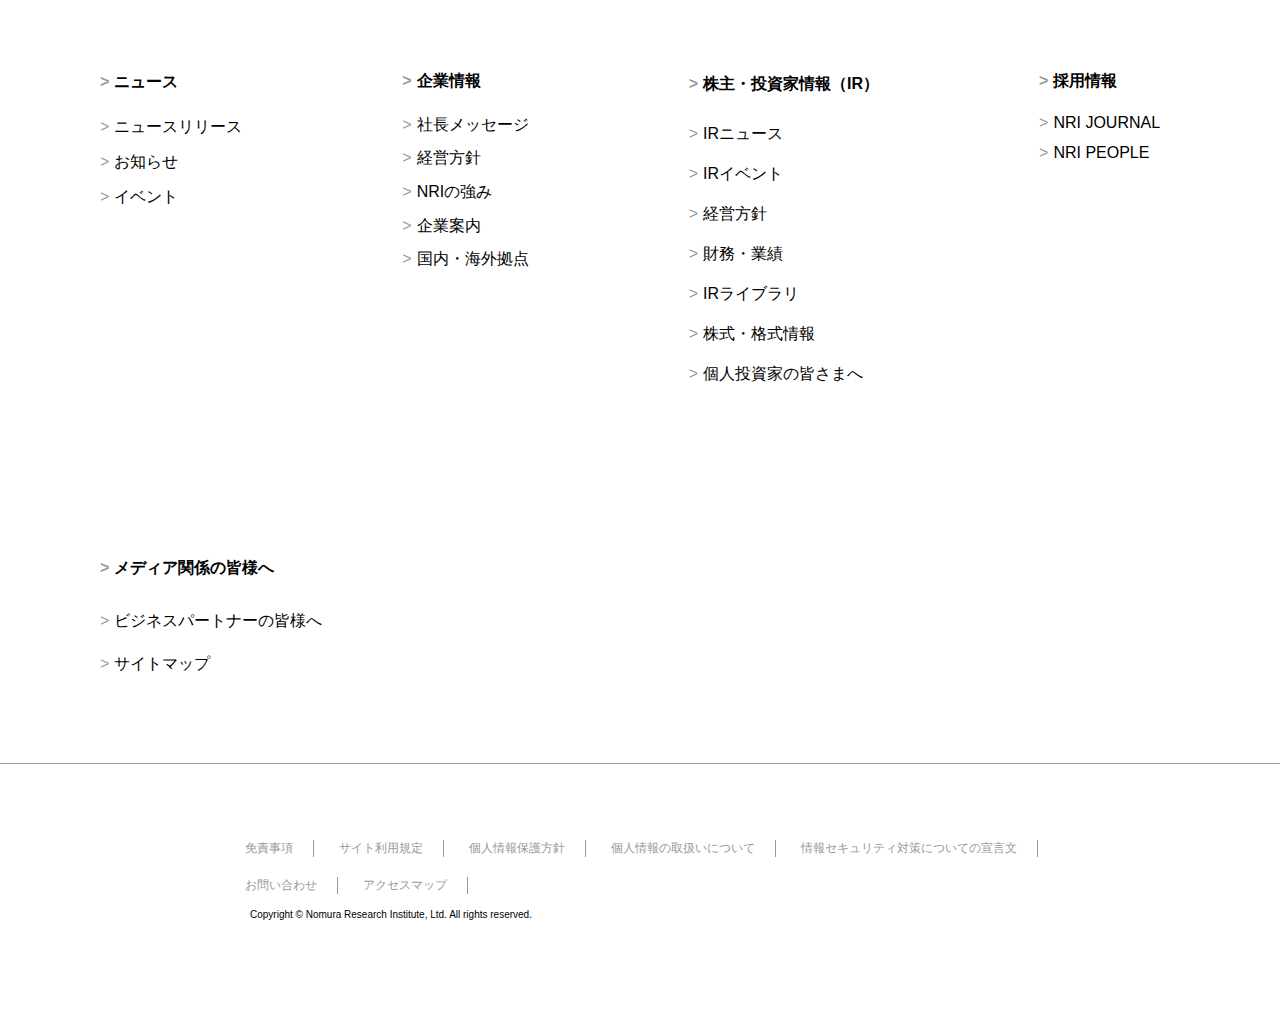
==== commit 1f1784c8: "share 部分の変更" ====
--- a/nri.html
+++ b/nri.html
@@ -78,6 +78,7 @@
 
 
                 <div id="snslogo-first">
+                    <p class="share-mark">Share</p>
                     <ul>
                         <li class="firstsns"><img src="image/facebook.logo.jpg" alt="facebokkのロゴ" width="30"
                                 height="30"></li>
@@ -86,7 +87,6 @@
                         <li><img src="image/linkedin.logo.png" alt="linkedinのロゴ" width="30" height="30"></li>
                     </ul>
                 </div>
-
 
                 　
                 <!--■のタイトルスタート部分-->
--- a/CSS/nri.css
+++ b/CSS/nri.css
@@ -172,7 +172,18 @@
 
 /* SNSロゴ　Share*/
 
+.share-mark {
+    display: inline-block;
+    margin-top: 40px;
+    font-size: 12px;
+    font-weight: bold;
+    margin-right: -25px;
+    color: #444;
+}
+
 #snslogo-first {
+    display: inline-flex;
+    float: right;
     max-width: 1100px;
     height: 74px;
     margin-left: 120px;
@@ -188,18 +199,6 @@
     float: left;
     padding: 15px;
 }
-
-#snslogo-first .firstsns::before {
-    content: "Share     ";
-    color: #999;
-    font-size: 12px;
-    font-weight: bold;
-    white-space: pre-wrap;
-    display: block;
-    float: left;
-    padding-top: 10px;
-}
-
 
 #snslogo {
     max-width: 1100px;
@@ -234,6 +233,7 @@
 
 .heading-type-main {
     text-align: left;
+    margin-top: 100px;
 }
 
 #maincontent .mainarticle {
@@ -362,7 +362,7 @@
 #table-block {
     display: flex;
     flex-wrap: wrap;
-    padding: 5px;
+    padding: 25px;
     padding-right: 0px;
     width: auto;
 }
@@ -392,7 +392,7 @@
 }
 
 /*表の『NRI強み』の太文字*/
-.totaltable .nripower {
+.nripower {
     font-weight: bold;
     padding-left: 30px;
     padding-top: 10px;
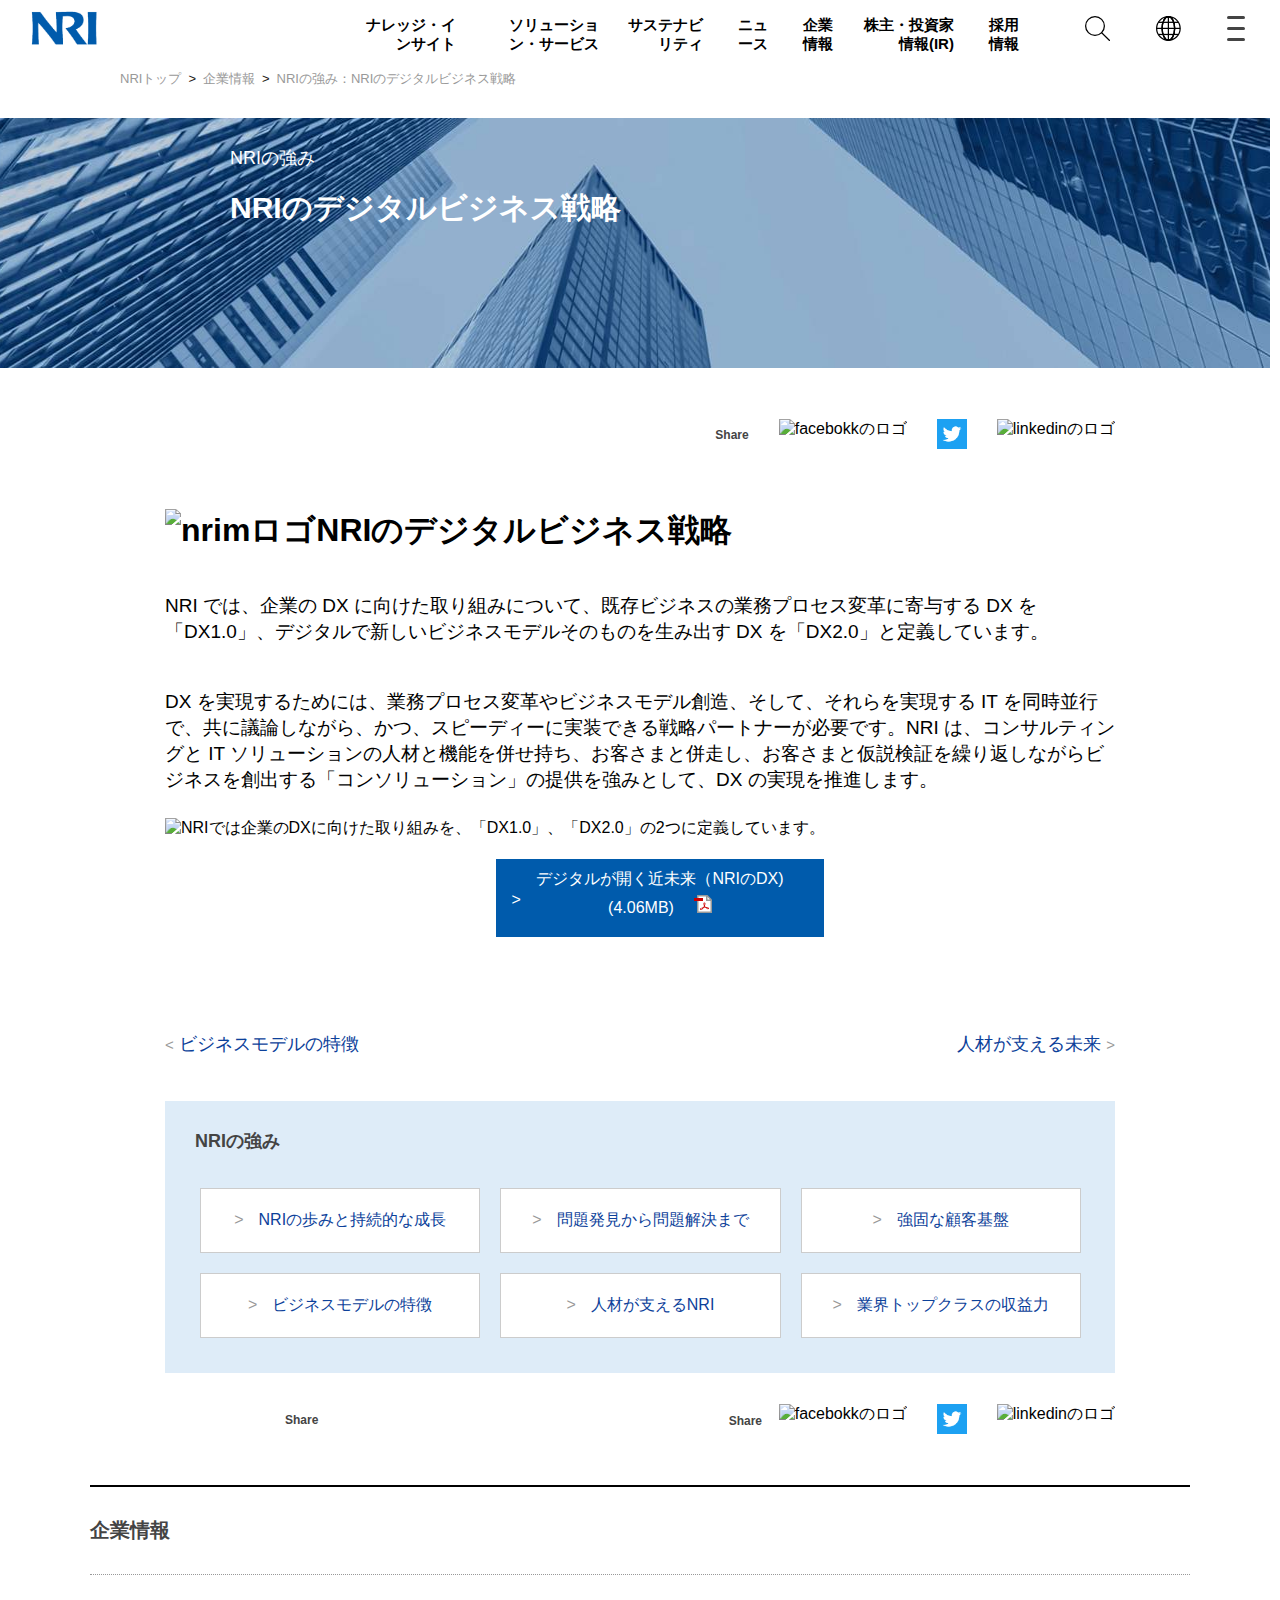
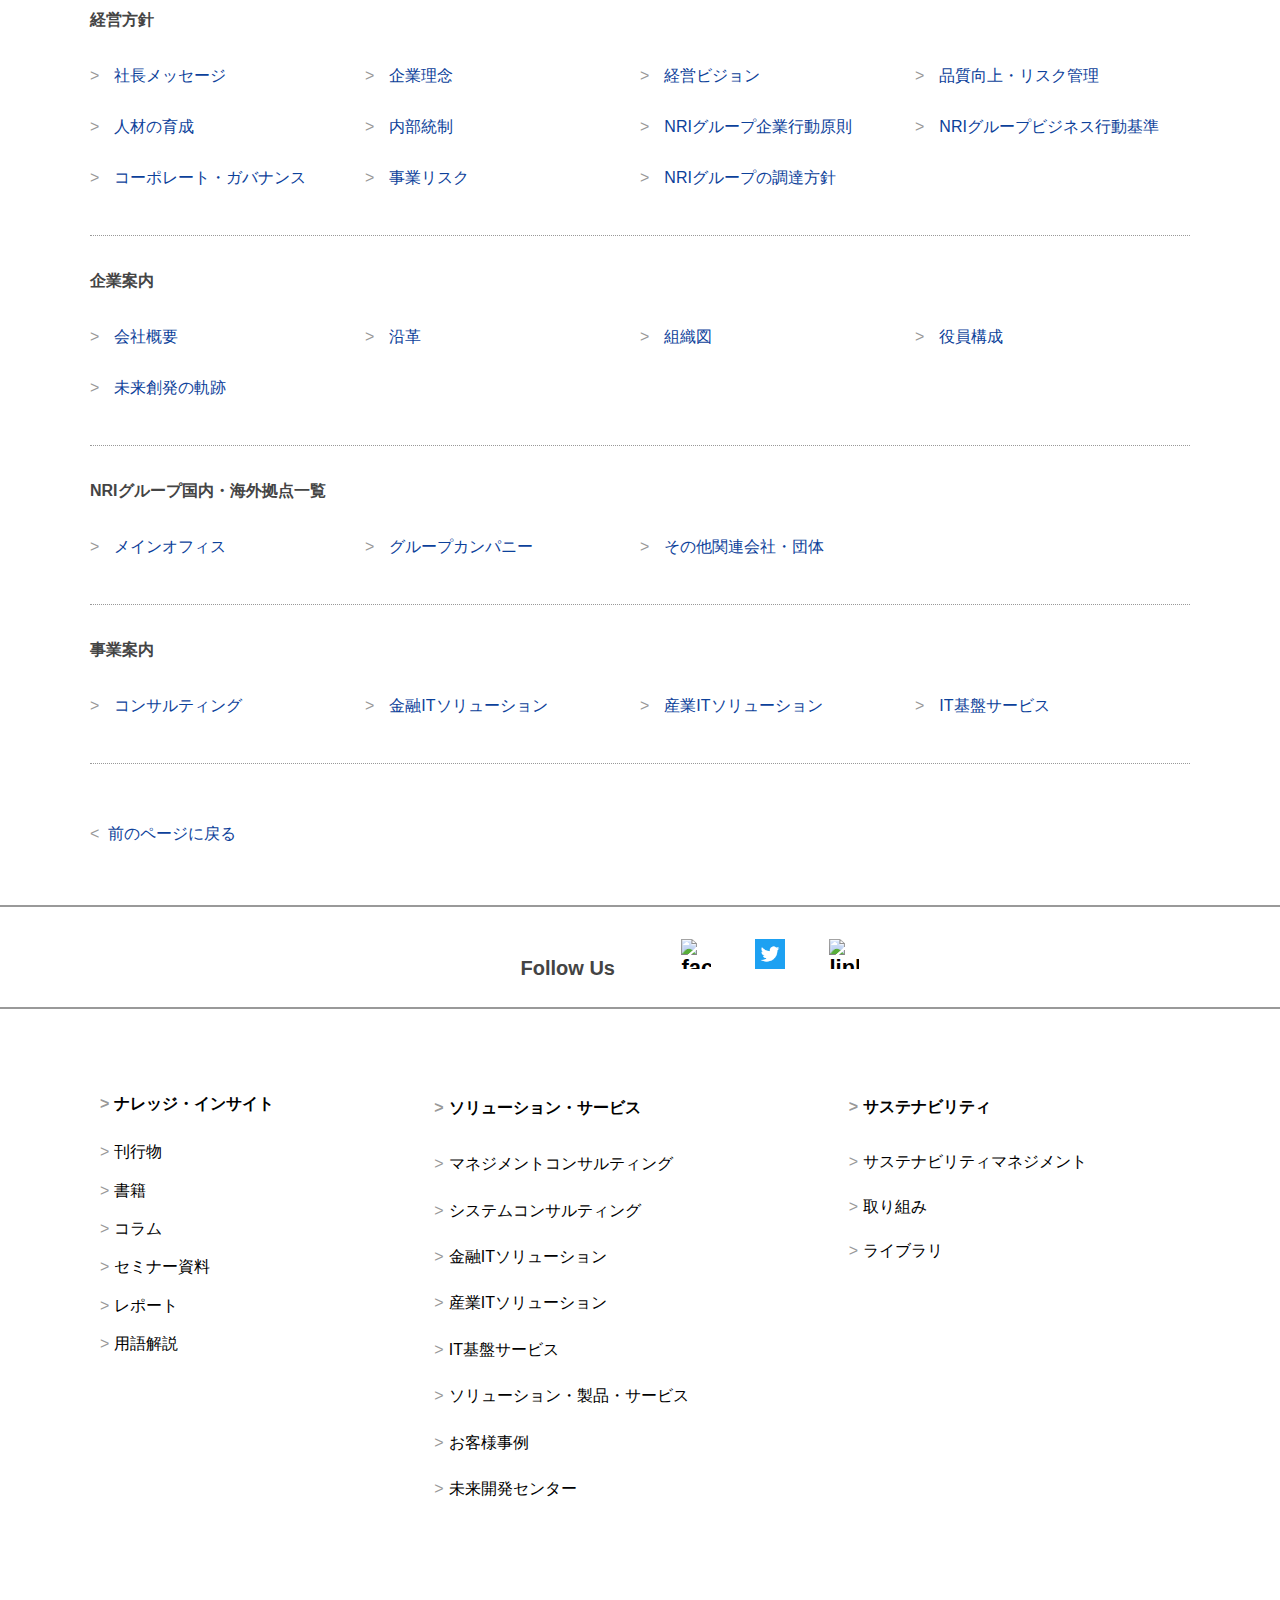
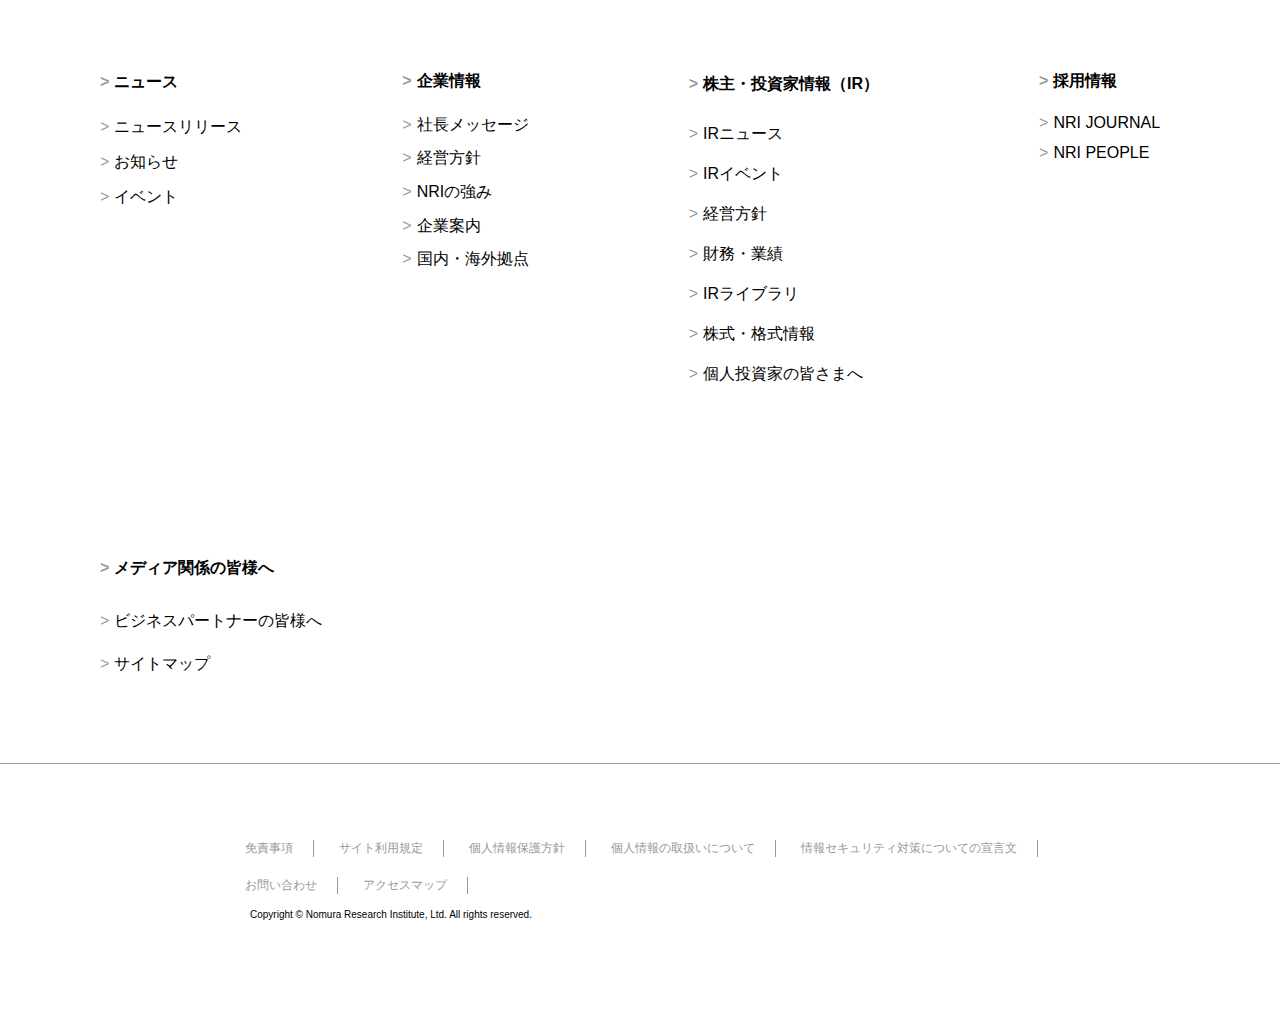
==== commit ac6ecac7: "brの削除" ====
--- a/nri.html
+++ b/nri.html
@@ -94,12 +94,12 @@
                     <section id="maincontent">
                         <h1 class="heading-type-main"><img src="image/nri-contentlogo.png" alt="nrimロゴ" "aria-hidden="
                                 true" width="20" height="20">NRIのデジタルビジネス戦略</h1>
-                        <p class="mainarticle">NRI では、企業の DX に向けた取り組みについて、既存ビジネスの業務プロセス変革に寄与する DX を<br>
+                        <p class="mainarticle">NRI では、企業の DX に向けた取り組みについて、既存ビジネスの業務プロセス変革に寄与する DX を
                             「DX1.0」、デジタルで新しいビジネスモデルそのものを生み出す DX を「DX2.0」と定義しています。</p>
 
-                        <p class="mainarticle">DX を実現するためには、業務プロセス変革やビジネスモデル創造、そして、それらを実現する IT を同時並行<br>
-                            で、共に議論しながら、かつ、スピーディーに実装できる戦略パートナーが必要です。NRI は、コンサルティン<br>
-                            グと IT ソリューションの人材と機能を併せ持ち、お客さまと併走し、お客さまと仮説検証を繰り返しながらビ<br>
+                        <p class="mainarticle">DX を実現するためには、業務プロセス変革やビジネスモデル創造、そして、それらを実現する IT を同時並行
+                            で、共に議論しながら、かつ、スピーディーに実装できる戦略パートナーが必要です。NRI は、コンサルティン
+                            グと IT ソリューションの人材と機能を併せ持ち、お客さまと併走し、お客さまと仮説検証を繰り返しながらビ
                             ジネスを創出する「コンソリューション」の提供を強みとして、DX の実現を推進します。</p>
                     </section>
 
@@ -164,6 +164,7 @@
                     <!-- SNSアイコン-->
 
                     <div id="snslogo">
+                        <p class="share-mark"> Share</p>
                         <ul>
                             <li class="firstsns"><img src="image/facebook.logo.jpg" alt="facebokkのロゴ" width="30"
                                     height="30"></li>
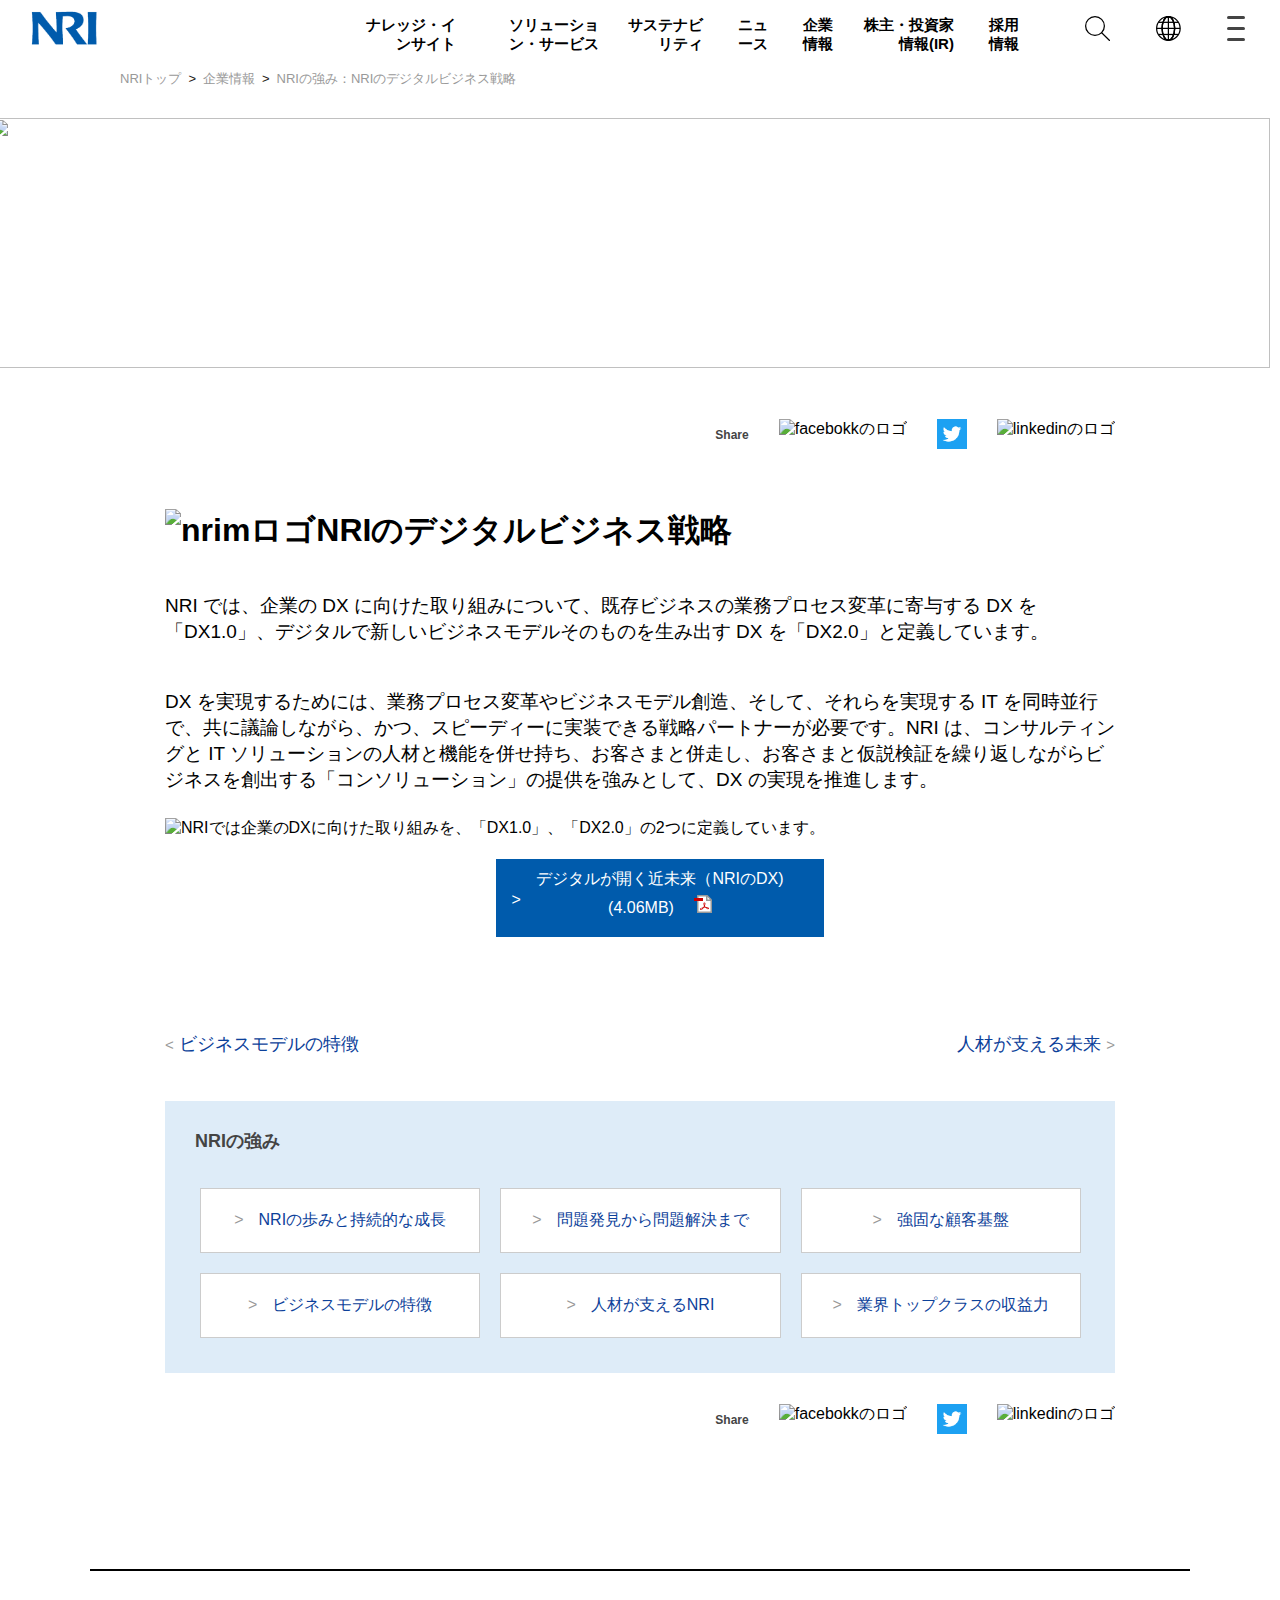
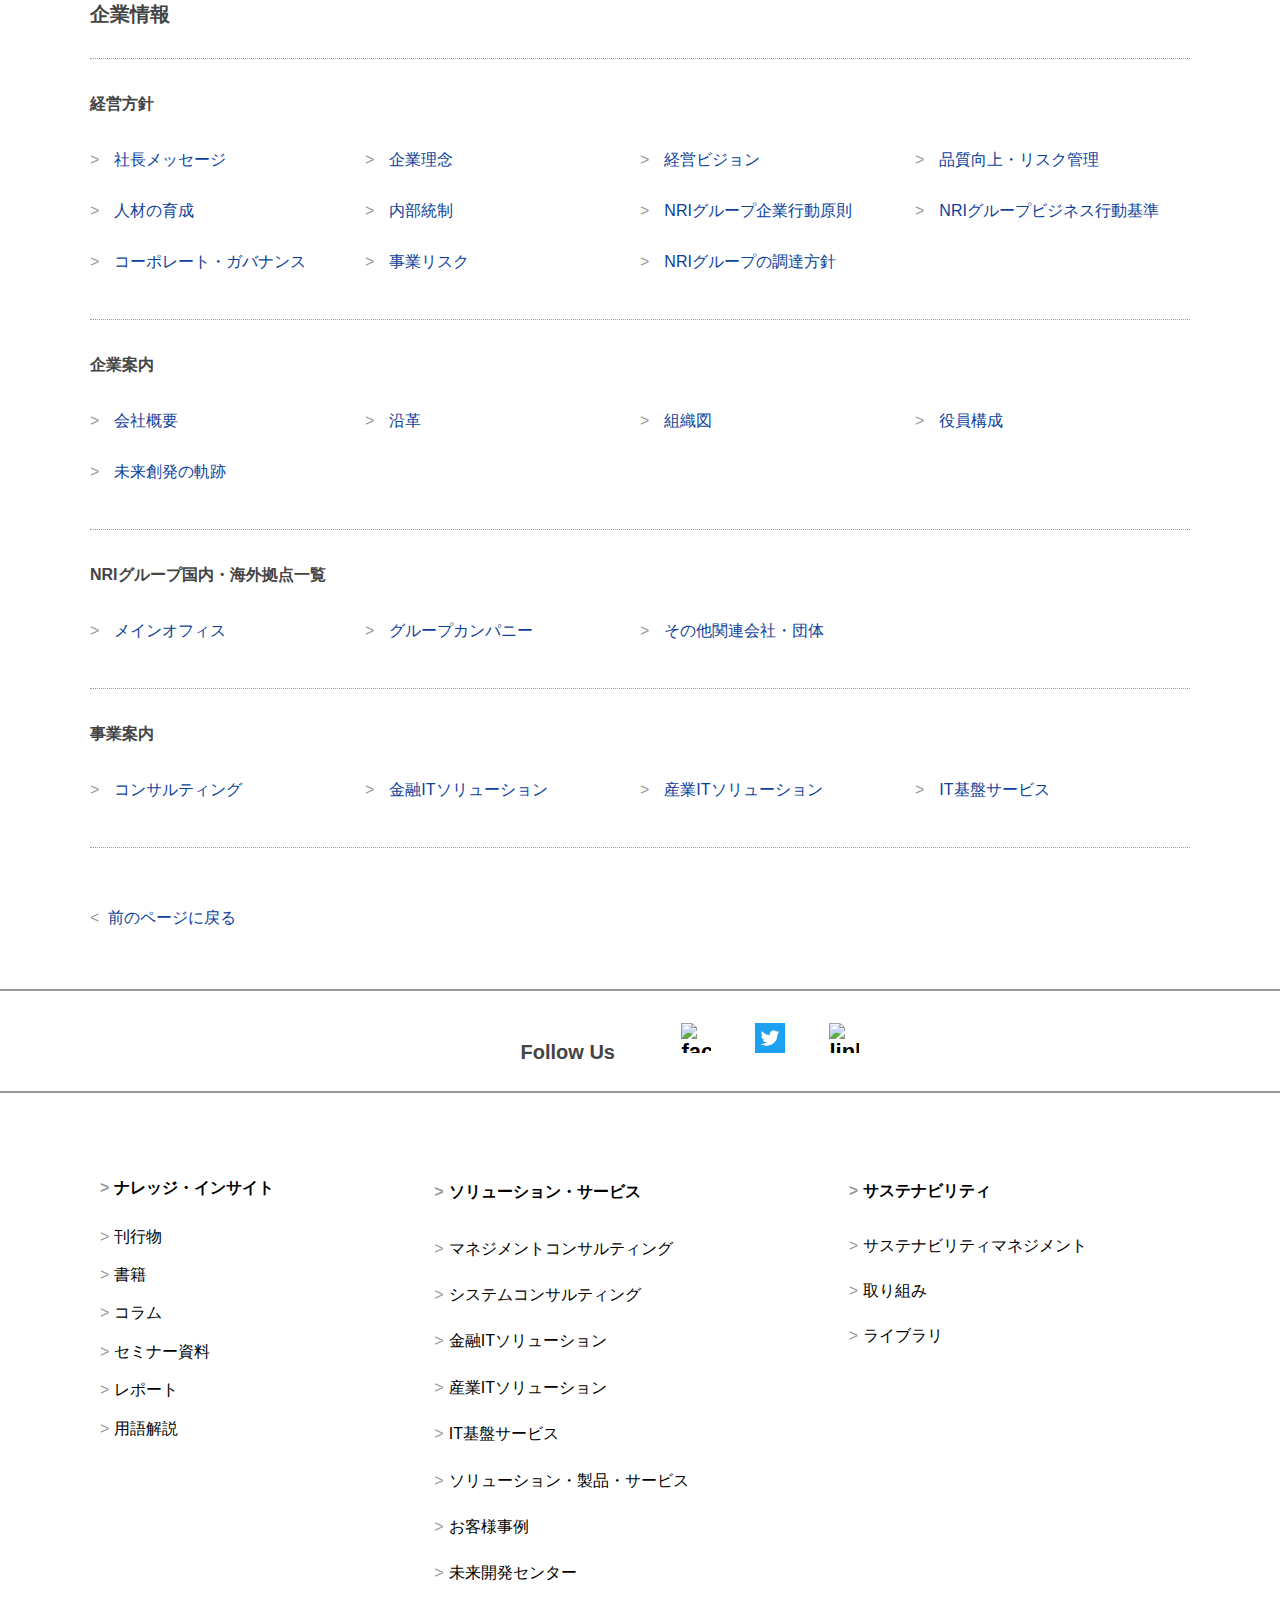
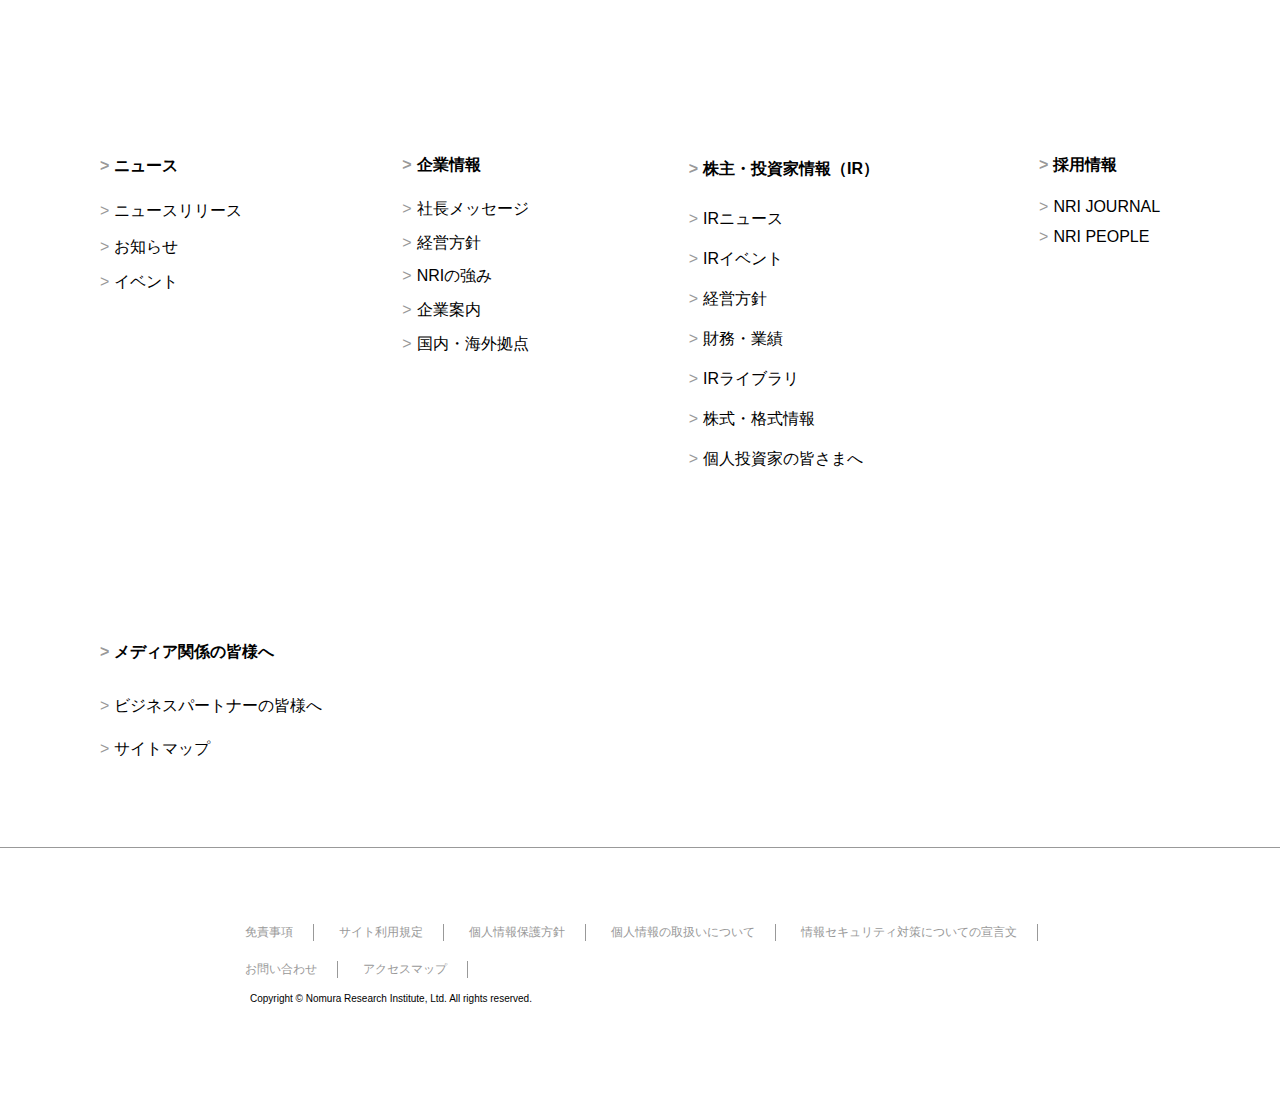
==== commit 3a62e522: "OGPの追加" ====
--- a/nri.html
+++ b/nri.html
@@ -13,7 +13,11 @@
     <!-- keywords -->
     <meta name="keywords" content="野村総合研究所,NRI,DX,デジタルビジネス,戦略">
     <!-- OGP -->
-    <meta property="og:type" content="website" />
+    <meta property="og:type" content=" website" />
+    <meta property="og:title" content=" NRIの強み">
+    <meta property="og:url" content="file:///Users/moroboshiyuuki/Desktop/NRI/nri.html" />
+    <meta property="og:description" content="　野村総合研究所（NRI）の公式ホームページ。主にビジネス戦略（DXについて）や採用情報やそのほかの企業情報についてもまとめています。" />
+
 </head>
 
 <body>
@@ -69,7 +73,7 @@
                 </div>
 
                 <figure>
-                    <img class="topimg" src="image/top.page renew.jpg" "aria-hidden=" true" width="100%" height="100%">
+                    <img class="topimg" src="image/top.page.jpg" "aria-hidden=" true" width="100%" height="100%">
                 </figure>
             </div>
 
--- a/CSS/nri.css
+++ b/CSS/nri.css
@@ -203,7 +203,8 @@
 #snslogo {
     max-width: 1100px;
     height: 74px;
-    margin-left: 120px;
+    display: block;
+    float: right;
 }
 
 #snslogo ul {
@@ -217,16 +218,6 @@
     padding: 15px;
 }
 
-#snslogo .firstsns::before {
-    content: "Share     ";
-    color:#444;
-    font-size: 12px;
-    font-weight: bold;
-    white-space: pre-wrap;
-    display: block;
-    float: left;
-    padding-top: 10px;
-}
 
 /*メインの文章部分*/
 
@@ -391,6 +382,10 @@
     text-decoration: none
 }
 
+.tablelist:hover {
+    background-color:#EEEEEE;
+}
+
 /*表の『NRI強み』の太文字*/
 .nripower {
     font-weight: bold;
@@ -418,6 +413,7 @@
 .heading-type-sub {
     font-size: 20px;
     color: #444;
+    margin-top: 175px;
 }
 
 /*経営方針*/
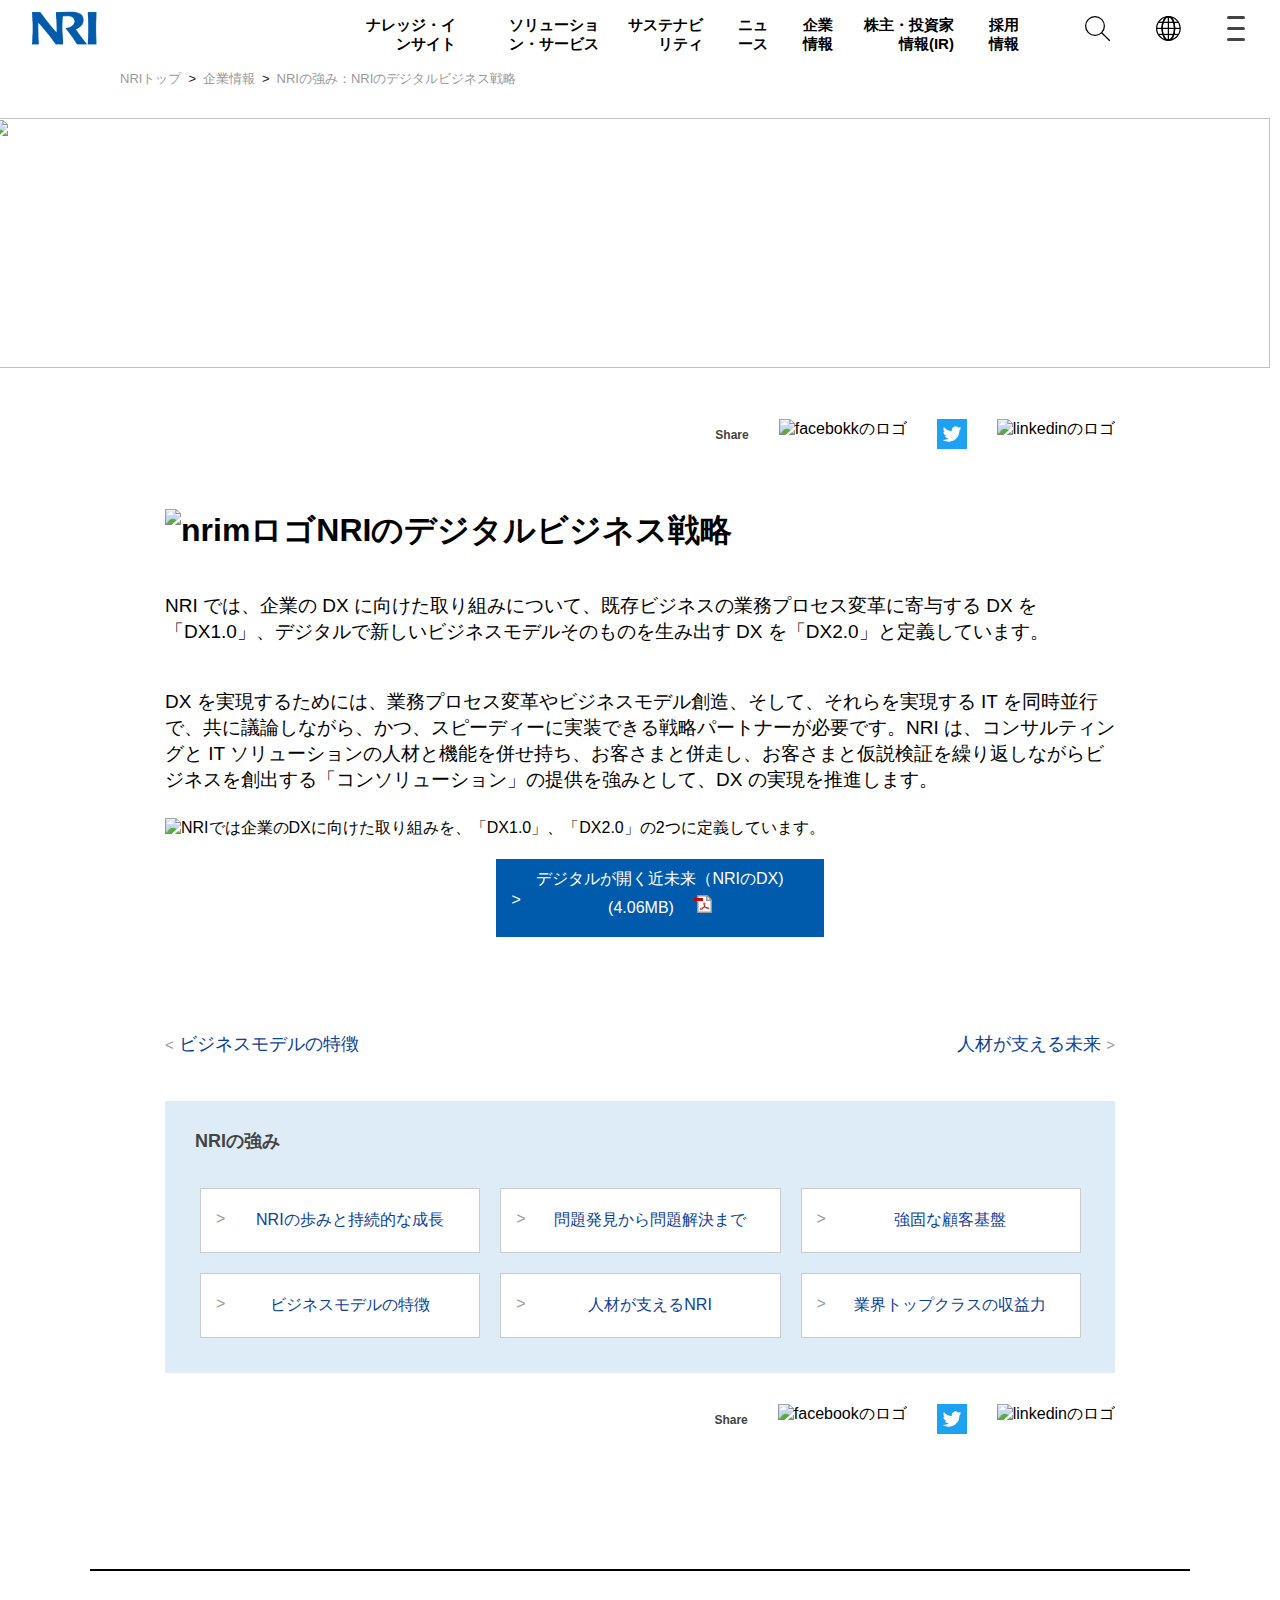
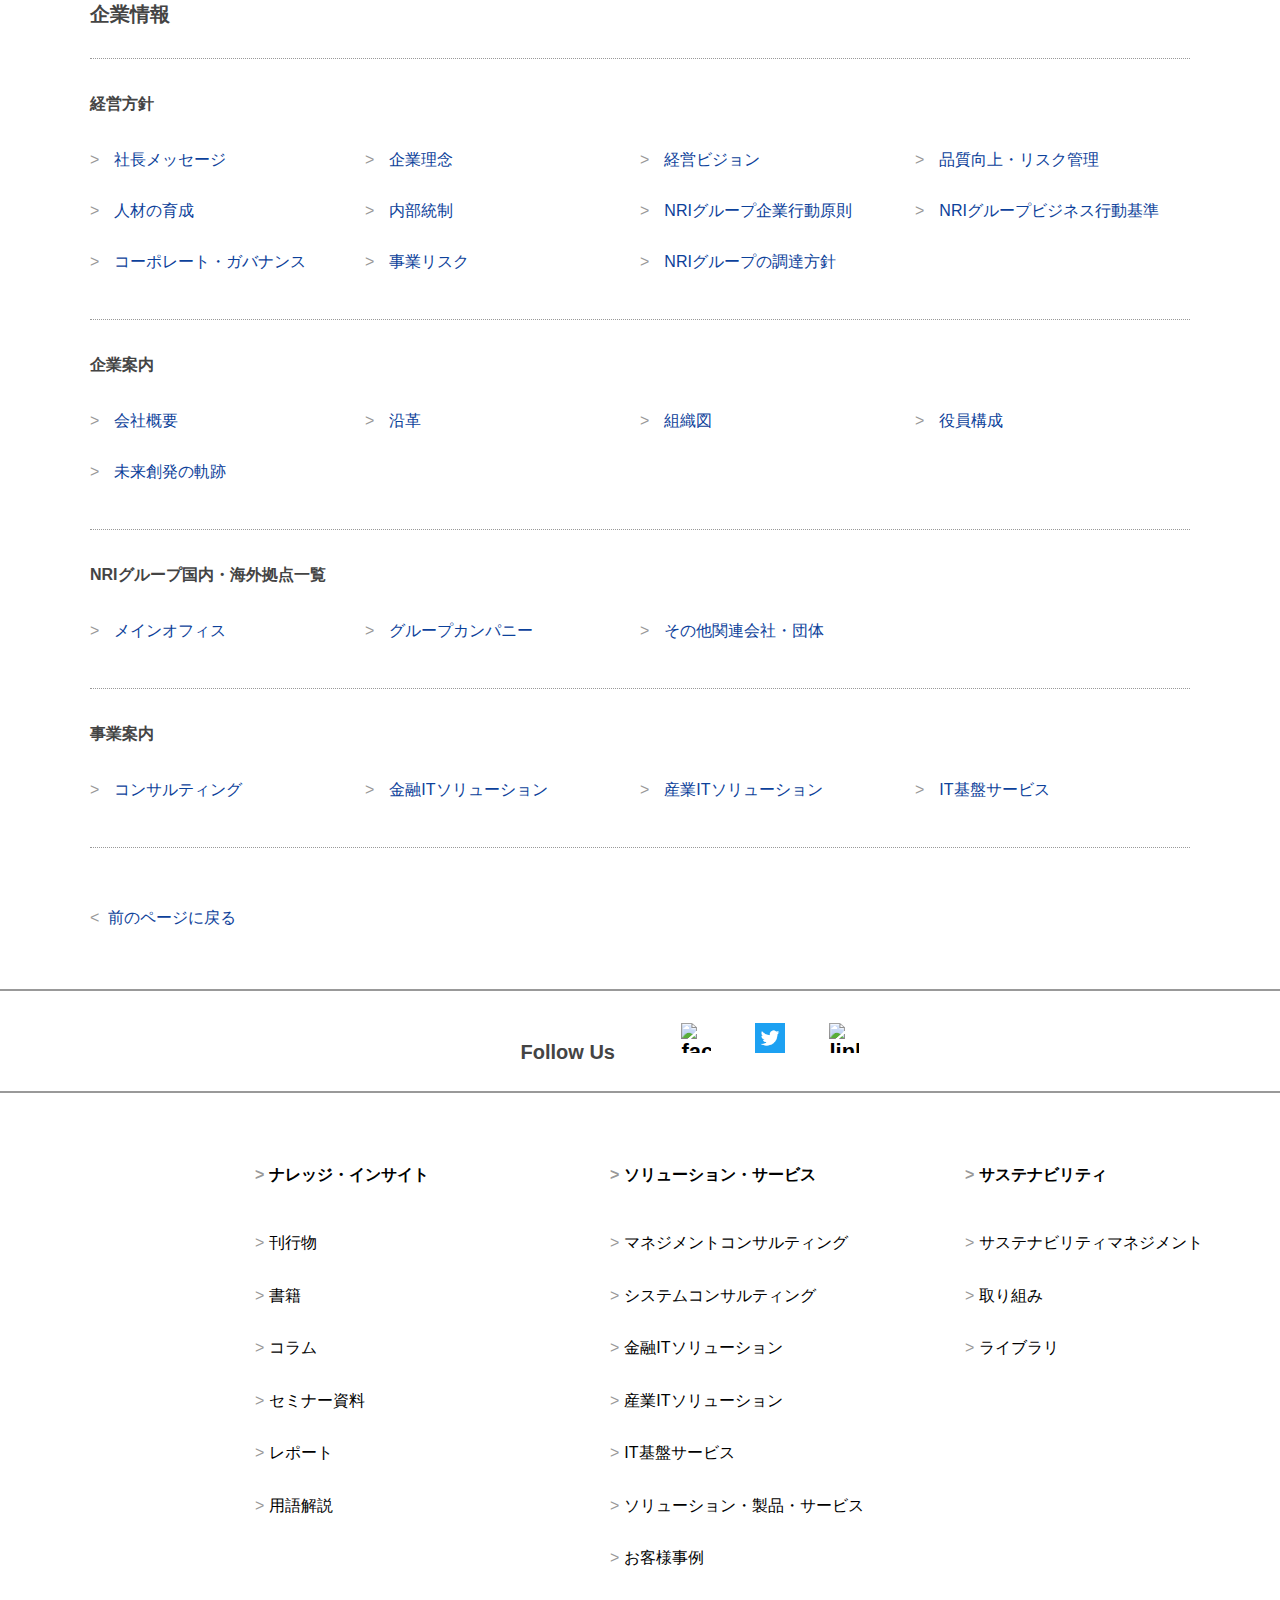
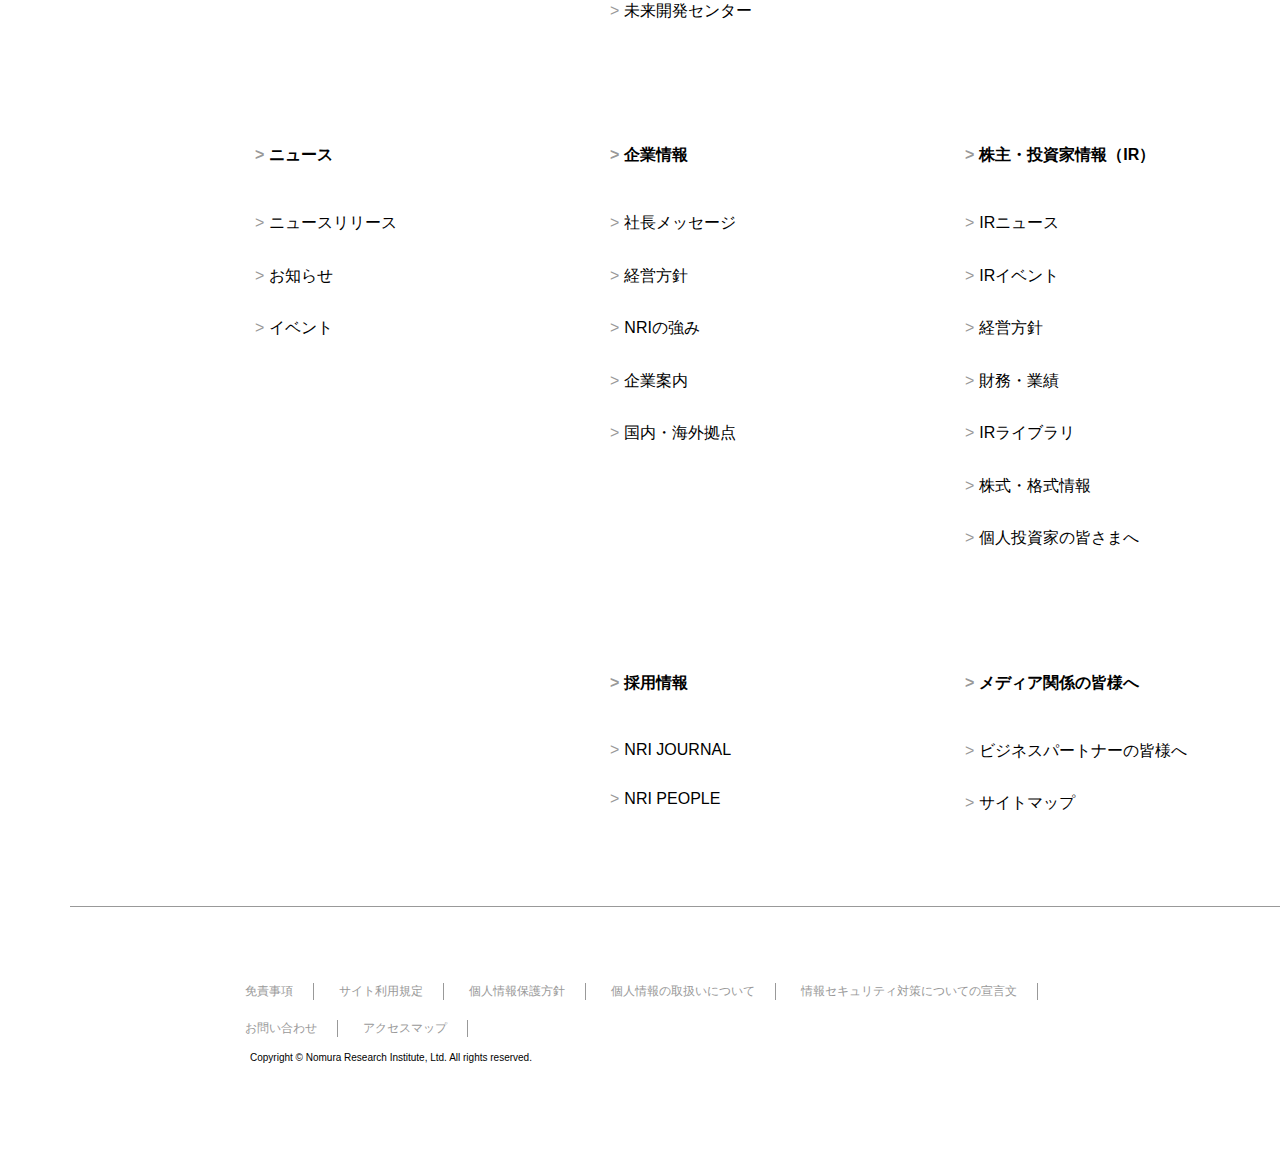
==== commit 50578fc0: ""facebookのロゴ" タイポ修正" ====
--- a/nri.html
+++ b/nri.html
@@ -22,69 +22,155 @@
 
 <body>
 
-    <div id="page">
-
-        <header id="pagehead">
-            <nav class="globalNavi">
-                <!--ロゴ-->
-                <div class="logo"><a href="#"><img src="image/nrilogo.png" alt="NRIロゴ" width="90" height="90"></a>
-                </div>
-                <ul class="mainglonavi">
-                    <li><a href="#">ナレッジ・インサイト</a></li>
-                    <li><a href="#">ソリューション・サービス</a></li>
-                    <li><a href="#">サステナビリティ</a></li>
-                    <li><a href="#">ニュース</a></li>
-                    <li><a href="#">企業情報</a></li>
-                    <li><a href="#">株主・投資家情報(IR)</a></li>
-                    <li><a href="#">採用情報</a></li>
-                </ul>
-                <ul class="subglnavi">
-                    <li><img src="image/glassmark.svg" alt="検索" width="25" height="25"></li>
-                    <li><img src="image/earth.svg" alt="言語切り替え,日本語,英語,中国語" width="25" height="25"></li>
-                    <li>
-                        <div id="humberger">
-                            <div></div>
-                            <div></div>
-                            <div></div>
-                        </div>
-                    </li>
-                </ul>
-            </nav>
-        </header>
-
-        <nav id="smallglobalNavi">
-            <ul>
-                <li><a href="#">NRIトップ</a></li>
+
+
+    <header id="pagehead">
+        <nav class="globalNavi">
+            <!--ロゴ-->
+            <div class="logo"><a href="#"><img src="image/nrilogo.png" alt="NRIロゴ" width="90" height="90"></a>
+            </div>
+            <ul class="mainglonavi">
+                <li><a href="#">ナレッジ・インサイト</a></li>
+                <li><a href="#">ソリューション・サービス</a></li>
+                <li><a href="#">サステナビリティ</a></li>
+                <li><a href="#">ニュース</a></li>
                 <li><a href="#">企業情報</a></li>
-                <li><a>NRIの強み：NRIのデジタルビジネス戦略</a></li>
+                <li><a href="#">株主・投資家情報(IR)</a></li>
+                <li><a href="#">採用情報</a></li>
+            </ul>
+            <ul class="subglnavi">
+                <li><img src="image/glassmark.svg" alt="検索" width="25" height="25"></li>
+                <li><img src="image/earth.svg" alt="言語切り替え,日本語,英語,中国語" width="25" height="25"></li>
+                <li>
+                    <div id="humberger">
+                        <div></div>
+                        <div></div>
+                        <div></div>
+                    </div>
+                </li>
             </ul>
         </nav>
-
-
-
-
-
-        <!--写真カバーのとこ-->
-        <main>
-            <div id="maincover">
-                <div class="main-visual-text">
-                    <p class="main-vis-text-power">NRIの強み</p>
-                    <p class="main-vis-text-strategy">NRIのデジタルビジネス戦略</p>
+    </header>
+
+    <nav id="smallglobalNavi">
+        <ul>
+            <li><a href="#">NRIトップ</a></li>
+            <li><a href="#">企業情報</a></li>
+            <li><a>NRIの強み：NRIのデジタルビジネス戦略</a></li>
+        </ul>
+    </nav>
+
+
+
+
+
+    <!--写真カバーのとこ-->
+    <main>
+        <div id="maincover">
+            <div class="main-visual-text">
+                <p class="main-vis-text-power">NRIの強み</p>
+                <p class="main-vis-text-strategy">NRIのデジタルビジネス戦略</p>
+            </div>
+
+            <figure>
+                <img class="topimg" src="image/top.page.jpg" aria-hidden="true" width="100%" height="100%">
+            </figure>
+        </div>
+
+        <!--ここらがSNSロゴスタートの部分-->
+        <div id="main-content-box">
+
+
+            <div id="snslogo-first">
+                <p class="share-mark">Share</p>
+                <ul>
+                    <li class="firstsns"><img src="image/facebook.logo.jpg" alt="facebokkのロゴ" width="30" height="30">
+                    </li>
+                    <li><img src="image/Twitter_Social_Icon_Square_Color.png" alt="twitterのロゴ" width="30" height="30">
+                    </li>
+                    <li><img src="image/linkedin.logo.png" alt="linkedinのロゴ" width="30" height="30"></li>
+                </ul>
+            </div>
+
+            　
+            <!--■のタイトルスタート部分-->
+            <div id="pagebodyMain">
+                <section id="maincontent">
+                    <h1 class="heading-type-main"><img src="image/nri-contentlogo.png" alt="nrimロゴ" aria-hidden="true"
+                            width="20" height="20">NRIのデジタルビジネス戦略</h1>
+                    <p class="mainarticle">NRI では、企業の DX に向けた取り組みについて、既存ビジネスの業務プロセス変革に寄与する DX を
+                        「DX1.0」、デジタルで新しいビジネスモデルそのものを生み出す DX を「DX2.0」と定義しています。</p>
+
+                    <p class="mainarticle">DX を実現するためには、業務プロセス変革やビジネスモデル創造、そして、それらを実現する IT を同時並行
+                        で、共に議論しながら、かつ、スピーディーに実装できる戦略パートナーが必要です。NRI は、コンサルティン
+                        グと IT ソリューションの人材と機能を併せ持ち、お客さまと併走し、お客さまと仮説検証を繰り返しながらビ
+                        ジネスを創出する「コンソリューション」の提供を強みとして、DX の実現を推進します。</p>
+                </section>
+
+                <figure class="mainpic">
+                    <img src="image/nrigraph_img_01.jpg" alt="NRIでは企業のDXに向けた取り組みを、「DX1.0」、「DX2.0」の2つに定義しています。"
+                        width="100%" height="100%">
+                </figure>
+
+                <!--PDF ダウンロードボタン-->
+
+                <section class="download">
+                    <a href="#">
+                        <p class="btn">デジタルが開く近未来（NRIのDX)<br>(4.06MB)</p>
+                    </a>
+                </section>
+
+
+                <div id="sub-content">
+                    <div class="text-biz-model">
+                        <p><a href="#">ビジネスモデルの特徴</a></p>
+                    </div>
+                    <div class="text-hm-future">
+                        <p><a href="#">人材が支える未来</a></p>
+                    </div>
                 </div>
 
-                <figure>
-                    <img class="topimg" src="image/top.page.jpg" "aria-hidden=" true" width="100%" height="100%">
-                </figure>
-            </div>
-
-            <!--ここらがSNSロゴスタートの部分-->
-            <div id="main-content-box">
-
-
-                <div id="snslogo-first">
-                    <p class="share-mark">Share</p>
+
+
+                <!--表2-->
+
+
+                <!--表2　追加Ver-->
+                <div class="totaltable">
+                    <div>
+                        <p class="nripower">NRIの強み</p>
+                    </div>
+                    <div id="table-block">
+                        <div class="tablelist">
+                            <p><a href="#">NRIの歩みと持続的な成長</a></p>
+                        </div>
+                        <div class="tablelist">
+                            <p><a href="#">問題発見から問題解決まで</a></p>
+                        </div>
+                        <div class="tablelist">
+                            <p><a href="#">強固な顧客基盤</a></p>
+                        </div>
+
+                        <div class="tablelist">
+                            <p><a href="#">ビジネスモデルの特徴</a></p>
+                        </div>
+                        <div class="tablelist">
+                            <p><a href="#">人材が支えるNRI</a></p>
+                        </div>
+                        <div class="tablelist">
+                            <p><a href="#">業界トップクラスの収益力</a></p>
+                        </div>
+                    </div>
+                </div>
+
+
+                　　
+                <!-- SNSアイコン-->
+
+                <div id="snslogo">
+                    <p class="share-mark"> Share</p>
                     <ul>
-                        <li class="firstsns"><img src="image/facebook.logo.jpg" alt="facebokkのロゴ" width="30"
+                        <li class="firstsns"><img src="image/facebook.logo.jpg" alt="facebookのロゴ" width="30"
                                 height="30"></li>
                         <li><img src="image/Twitter_Social_Icon_Square_Color.png" alt="twitterのロゴ" width="30"
                                 height="30"></li>
@@ -92,288 +178,232 @@
                     </ul>
                 </div>
 
-                　
-                <!--■のタイトルスタート部分-->
-                <div id="pagebodyMain">
-                    <section id="maincontent">
-                        <h1 class="heading-type-main"><img src="image/nri-contentlogo.png" alt="nrimロゴ" "aria-hidden="
-                                true" width="20" height="20">NRIのデジタルビジネス戦略</h1>
-                        <p class="mainarticle">NRI では、企業の DX に向けた取り組みについて、既存ビジネスの業務プロセス変革に寄与する DX を
-                            「DX1.0」、デジタルで新しいビジネスモデルそのものを生み出す DX を「DX2.0」と定義しています。</p>
-
-                        <p class="mainarticle">DX を実現するためには、業務プロセス変革やビジネスモデル創造、そして、それらを実現する IT を同時並行
-                            で、共に議論しながら、かつ、スピーディーに実装できる戦略パートナーが必要です。NRI は、コンサルティン
-                            グと IT ソリューションの人材と機能を併せ持ち、お客さまと併走し、お客さまと仮説検証を繰り返しながらビ
-                            ジネスを創出する「コンソリューション」の提供を強みとして、DX の実現を推進します。</p>
-                    </section>
-
-                    <figure class="mainpic">
-                        <img src="image/nrigraph_img_01.jpg" alt="NRIでは企業のDXに向けた取り組みを、「DX1.0」、「DX2.0」の2つに定義しています。"
-                            width="100%" height="100%">
-                    </figure>
-
-                    <!--PDF ダウンロードボタン-->
-
-                    <section class="download">
-                        <a href="#">
-                            <p class="btn">デジタルが開く近未来（NRIのDX)<br>(4.06MB)</p>
-                        </a>
-                    </section>
-
-
-                    <div id="sub-content">
-                        <div class="text-biz-model">
-                            <p><a href="#">ビジネスモデルの特徴</a></p>
-                        </div>
-                        <div class="text-hm-future">
-                            <p><a href="#">人材が支える未来</a></p>
-                        </div>
-                    </div>
-
-
-
-                    <!--表2-->
-
-
-                    <!--表2　追加Ver-->
-                    <div class="totaltable">
-                        <div>
-                            <p class="nripower">NRIの強み</p>
-                        </div>
-                        <div id="table-block">
-                            <div class="tablelist">
-                                <p><a href="#">NRIの歩みと持続的な成長</a></p>
-                            </div>
-                            <div class="tablelist">
-                                <p><a href="#">問題発見から問題解決まで</a></p>
-                            </div>
-                            <div class="tablelist">
-                                <p><a href="#">強固な顧客基盤</a></p>
-                            </div>
-
-                            <div class="tablelist">
-                                <p><a href="#">ビジネスモデルの特徴</a></p>
-                            </div>
-                            <div class="tablelist">
-                                <p><a href="#">人材が支えるNRI</a></p>
-                            </div>
-                            <div class="tablelist">
-                                <p><a href="#">業界トップクラスの収益力</a></p>
-                            </div>
-                        </div>
-                    </div>
-
-
-                    　　
-                    <!-- SNSアイコン-->
-
-                    <div id="snslogo">
-                        <p class="share-mark"> Share</p>
-                        <ul>
-                            <li class="firstsns"><img src="image/facebook.logo.jpg" alt="facebokkのロゴ" width="30"
-                                    height="30"></li>
-                            <li><img src="image/Twitter_Social_Icon_Square_Color.png" alt="twitterのロゴ" width="30"
-                                    height="30"></li>
-                            <li><img src="image/linkedin.logo.png" alt="linkedinのロゴ" width="30" height="30"></li>
-                        </ul>
-                    </div>
-
-                </div>
-                <!--調整するためのdiv-->
             </div>
-
-            　　　　　　　　　　
-            <!--企業情報-->
-            <div id="cop-info">
-                <h2 class="heading-type-sub">企業情報</h2>
-
-                <div id="localNavi">
-                    <section class="localnavi-list">
-                        <h3 class="localnav-title">経営方針</h3>
-                        <ul>
-                            <li class="lo-navcontent"><a href="＃">社長メッセージ</a></li>
-                            <li class="lo-navcontent"><a href="＃">企業理念</a></li>
-                            <li class="lo-navcontent"><a href="＃">経営ビジョン</a></li>
-                            <li class="lo-navcontent"><a href="＃">品質向上・リスク管理</a></li>
-                            <li class="lo-navcontent"><a href="＃">人材の育成</a></li>
-                            <li class="lo-navcontent"><a href="＃">内部統制</a></li>
-                            <li class="lo-navcontent"><a href="＃">NRIグループ企業行動原則</a></li>
-                            <li class="lo-navcontent"><a href="＃">NRIグループビジネス行動基準</a></li>
-                            <li class="lo-navcontent"><a href="＃">コーポレート・ガバナンス</a></li>
-                            <li class="lo-navcontent"><a href="＃">事業リスク</a></li>
-                            <li class="lo-navcontent"><a href="＃">NRIグループの調達方針</a></li>
-                        </ul>
-                    </section>
-
-                    <section class="localnavi-list">
-                        <h3 class="localnav-title">企業案内</h3>
-                        <ul class="lo-navcontent">
-                            <li class="lo-navcontent"><a href="＃">会社概要</a></li>
-                            <li class="lo-navcontent"><a href="＃">沿革</a></li>
-                            <li class="lo-navcontent"><a href="＃">組織図</a></li>
-                            <li class="lo-navcontent"><a href="＃">役員構成</a></li>
-                            <li class="lo-navcontent"><a href="＃">未来創発の軌跡</a></li>
-                        </ul>
-                    </section>
-
-                    <section class="localnavi-list">
-                        <h3 class="localnav-title">NRIグループ国内・海外拠点一覧</h3>
-                        <ul class="lo-navcontent">
-                            <li class="lo-navcontent"><a href="＃">メインオフィス</a></li>
-                            <li class="lo-navcontent"><a href="＃">グループカンパニー</a></li>
-                            <li class="lo-navcontent"><a href="＃">その他関連会社・団体</a></li>
-                        </ul>
-                    </section>
-
-                    <section class="localnavi-list">
-                        <h3 class="localnav-title">事業案内</h3>
-                        <ul class="lo-navcontent">
-                            <li class="lo-navcontent"><a href="＃">コンサルティング</a></li>
-                            <li class="lo-navcontent"><a href="＃">金融ITソリューション</a></li>
-                            <li class="lo-navcontent"><a href="＃">産業ITソリューション</a></li>
-                            <li class="lo-navcontent"><a href="＃">IT基盤サービス</a></li>
-                        </ul>
-                    </section>
-
-                </div>
-
-                <p class="backpage"><a href="#">前のページに戻る</a></p>
+            <!--調整するためのdiv-->
+        </div>
+
+        　　　　　　　　　　
+        <!--企業情報-->
+        <div id="cop-info">
+            <h2 class="heading-type-sub">企業情報</h2>
+
+            <div id="localNavi">
+                <section class="localnavi-list">
+                    <h3 class="localnav-title">経営方針</h3>
+                    <ul>
+                        <li class="lo-navcontent"><a href="＃">社長メッセージ</a></li>
+                        <li class="lo-navcontent"><a href="＃">企業理念</a></li>
+                        <li class="lo-navcontent"><a href="＃">経営ビジョン</a></li>
+                        <li class="lo-navcontent"><a href="＃">品質向上・リスク管理</a></li>
+                        <li class="lo-navcontent"><a href="＃">人材の育成</a></li>
+                        <li class="lo-navcontent"><a href="＃">内部統制</a></li>
+                        <li class="lo-navcontent"><a href="＃">NRIグループ企業行動原則</a></li>
+                        <li class="lo-navcontent"><a href="＃">NRIグループビジネス行動基準</a></li>
+                        <li class="lo-navcontent"><a href="＃">コーポレート・ガバナンス</a></li>
+                        <li class="lo-navcontent"><a href="＃">事業リスク</a></li>
+                        <li class="lo-navcontent"><a href="＃">NRIグループの調達方針</a></li>
+                    </ul>
+                </section>
+
+                <section class="localnavi-list">
+                    <h3 class="localnav-title">企業案内</h3>
+                    <ul class="lo-navcontent">
+                        <li class="lo-navcontent"><a href="＃">会社概要</a></li>
+                        <li class="lo-navcontent"><a href="＃">沿革</a></li>
+                        <li class="lo-navcontent"><a href="＃">組織図</a></li>
+                        <li class="lo-navcontent"><a href="＃">役員構成</a></li>
+                        <li class="lo-navcontent"><a href="＃">未来創発の軌跡</a></li>
+                    </ul>
+                </section>
+
+                <section class="localnavi-list">
+                    <h3 class="localnav-title">NRIグループ国内・海外拠点一覧</h3>
+                    <ul class="lo-navcontent">
+                        <li class="lo-navcontent"><a href="＃">メインオフィス</a></li>
+                        <li class="lo-navcontent"><a href="＃">グループカンパニー</a></li>
+                        <li class="lo-navcontent"><a href="＃">その他関連会社・団体</a></li>
+                    </ul>
+                </section>
+
+                <section class="localnavi-list">
+                    <h3 class="localnav-title">事業案内</h3>
+                    <ul class="lo-navcontent">
+                        <li class="lo-navcontent"><a href="＃">コンサルティング</a></li>
+                        <li class="lo-navcontent"><a href="＃">金融ITソリューション</a></li>
+                        <li class="lo-navcontent"><a href="＃">産業ITソリューション</a></li>
+                        <li class="lo-navcontent"><a href="＃">IT基盤サービス</a></li>
+                    </ul>
+                </section>
+
             </div>
 
-
-
-
-            <!-- SNSlink-->
-
-
-            <section class="snsfollow">
-                <p class="big-followus">Follow Us</p>
+            <p class="backpage"><a href="#">前のページに戻る</a></p>
+        </div>
+
+
+
+
+        <!-- SNSlink-->
+
+
+        <section class="snsfollow">
+            <p class="big-followus">Follow Us</p>
+            <ul>
+                <li class="first-followus"><img src="image/facebook.logo.jpg" alt="facebookのロゴ" width="30" height="30">
+                </li>
+                <li class="followus"><img src="image/Twitter_Social_Icon_Square_Color.png" alt="twitterのロゴ" width="30"
+                        height="30"></li>
+                <li class="followus"><img src="image/linkedin.logo.png" alt="linkedinのロゴ" width="30" height="30">
+                </li>
+            </ul>
+        </section>
+
+        <!--Footer-->
+
+        <div id="subinfo">
+            <section class="subinfo-list">
+                <ul class="subinfo-list-ul">
+                    <li class="subinfo-list-ul-first-title"><a href="#">ナレッジ・インサイト</a></li>
+                    <li>
+                        <ul class="subinfo-list-ul-detail">
+                            <li><a href="#">刊行物</a></li>
+                            <li><a href="#">書籍</a></li>
+                            <li><a href="#">コラム</a></li>
+                            <li><a href="#">セミナー資料</a></li>
+                            <li><a href="#">レポート</a></li>
+                            <li><a href="#">用語解説</a></li>
+                        </ul>
+                    </li>
+                </ul>
+            </section>
+
+            <section class="subinfo-list">
+                <ul class="subinfo-list-ul">
+                    <li class="subinfo-list-ul-first-title"><a href="#">ソリューション・サービス</a></li>
+                    <li>
+                        <ul class="subinfo-list-ul-detail">
+                            <li><a href="#">マネジメントコンサルティング</a></li>
+                            <li><a href="#">システムコンサルティング</a></li>
+                            <li><a href="#">金融ITソリューション</a></li>
+                            <li><a href="#">産業ITソリューション</a></li>
+                            <li><a href="#">IT基盤サービス</a></li>
+                            <li><a href="#">ソリューション・製品・サービス</a></li>
+                            <li><a href="#">お客様事例</a></li>
+                            <li><a href="#">未来開発センター</a></li>
+                        </ul>
+                    </li>
+                </ul>
+            </section>
+
+            <section class="subinfo-list">
+                <ul class="subinfo-list-ul">
+                    <li class="subinfo-list-ul-first-title"><a href="#">サステナビリティ</a></li>
+                    <li>
+                        <ul class="subinfo-list-ul-detail">
+                            <li><a href="#">サステナビリティマネジメント</a></li>
+                            <li><a href="#">取り組み</a></li>
+                            <li><a href="#">ライブラリ</a></li>
+                        </ul>
+                    </li>
+                </ul>
+            </section>
+
+            <section class="subinfo-list">
+                <ul class="subinfo-list-ul">
+                    <li class="subinfo-list-ul-first-title"><a href="#">ニュース</a></li>
+                    <li>
+                        <ul class="subinfo-list-ul-detail">
+                            <li><a href="#">ニュースリリース</a></li>
+                            <li><a href="#">お知らせ</a></li>
+                            <li><a href="#">イベント</a></li>
+                        </ul>
+                    </li>
+                </ul>
+            </section>
+
+            <section class="subinfo-list">
+                <ul class="subinfo-list-ul">
+                    <li class="subinfo-list-ul-first-title"><a href="#">企業情報</a></li>
+                    <li>
+                        <ul class="subinfo-list-ul-detail">
+                            <li><a href="#">社長メッセージ</a></li>
+                            <li><a href="#">経営方針</a></li>
+                            <li><a href="#">NRIの強み</a></li>
+                            <li><a href="#">企業案内</a></li>
+                            <li><a href="#">国内・海外拠点</a></li>
+                        </ul>
+                    </li>
+                </ul>
+            </section>
+
+            <section class="subinfo-list">
+                <ul class="subinfo-list-ul">
+                    <li class="subinfo-list-ul-first-title"><a href="#">株主・投資家情報（IR）</a></li>
+                    <li>
+                        <ul class="subinfo-list-ul-detail">
+                            <li><a href="#">IRニュース</a></li>
+                            <li><a href="#">IRイベント</a></li>
+                            <li><a href="#">経営方針</a></li>
+                            <li><a href="#">財務・業績</a></li>
+                            <li><a href="#">IRライブラリ</a></li>
+                            <li><a href="#">株式・格式情報</a></li>
+                            <li><a href="#">個人投資家の皆さまへ</a></li>
+                        </ul>
+                    </li>
+                </ul>
+            </section>
+
+            <section class="subinfo-list">
+                <ul class="subinfo-list-ul">
+                    <li class="subinfo-list-ul-first-title"><a href="#">採用情報</a></li>
+                    <li>
+                        <ul class="subinfo-list-ul-detail">
+                            <li><a href="#">NRI JOURNAL</a></li>
+                            <li><a href="#">NRI PEOPLE</a></li>
+                        </ul>
+                    </li>
+                </ul>
+            </section>
+
+            <section class="subinfo-list">
+                <ul class="subinfo-list-ul">
+                    <li class="subinfo-list-ul-first-title"><a href="#">メディア関係の皆様へ</a></li>
+                    <li>
+                        <ul class="subinfo-list-ul-detail">
+                            <li><a href="#">ビジネスパートナーの皆様へ</a></li>
+                            <li><a href="#">サイトマップ</a></li>
+                        </ul>
+                    </li>
+                </ul>
+            </section>
+        </div>
+
+    </main>
+
+    <!--Footer-->
+
+    <footer>
+        <div id="mainfooter">
+            <section>
                 <ul>
-                    <li class="first-followus"><img src="image/facebook.logo.jpg" alt="facebookのロゴ" width="30"
-                            height="30">
-                    </li>
-                    <li class="followus"><img src="image/Twitter_Social_Icon_Square_Color.png" alt="twitterのロゴ"
-                            width="30" height="30"></li>
-                    <li class="followus"><img src="image/linkedin.logo.png" alt="linkedinのロゴ" width="30" height="30">
-                    </li>
-                </ul>
-            </section>
-
-            <!--Footer-->
-
-            <div id="subinfo">
-                <section class="subinfo-list">
-                    <ul>
-                        <li><a href="#">ナレッジ・インサイト</a></li>
-                        <li><a href="#">刊行物</a></li>
-                        <li><a href="#">書籍</a></li>
-                        <li><a href="#">コラム</a></li>
-                        <li><a href="#">セミナー資料</a></li>
-                        <li><a href="#">レポート</a></li>
-                        <li><a href="#">用語解説</a></li>
-                    </ul>
-                </section>
-
-                <section class="subinfo-list">
-                    <ul>
-                        <li><a href="#">ソリューション・サービス</a></li>
-                        <li><a href="#">マネジメントコンサルティング</a></li>
-                        <li><a href="#">システムコンサルティング</a></li>
-                        <li><a href="#">金融ITソリューション</a></li>
-                        <li><a href="#">産業ITソリューション</a></li>
-                        <li><a href="#">IT基盤サービス</a></li>
-                        <li><a href="#">ソリューション・製品・サービス</a></li>
-                        <li><a href="#">お客様事例</a></li>
-                        <li><a href="#">未来開発センター</a></li>
-                    </ul>
-                </section>
-
-                <section class="subinfo-list">
-                    <ul>
-                        <li><a href="#">サステナビリティ</a></li>
-                        <li><a href="#">サステナビリティマネジメント</a></li>
-                        <li><a href="#">取り組み</a></li>
-                        <li><a href="#">ライブラリ</a></li>
-                    </ul>
-                </section>
-
-                <section class="subinfo-list">
-                    <ul>
-                        <li><a href="#">ニュース</a></li>
-                        <li><a href="#">ニュースリリース</a></li>
-                        <li><a href="#">お知らせ</a></li>
-                        <li><a href="#">イベント</a></li>
-                    </ul>
-                </section>
-
-                <section class="subinfo-list">
-                    <ul>
-                        <li><a href="#">企業情報</a></li>
-                        <li><a href="#">社長メッセージ</a></li>
-                        <li><a href="#">経営方針</a></li>
-                        <li><a href="#">NRIの強み</a></li>
-                        <li><a href="#">企業案内</a></li>
-                        <li><a href="#">国内・海外拠点</a></li>
-                    </ul>
-                </section>
-
-                <section class="subinfo-list">
-                    <ul>
-                        <li><a href="#">株主・投資家情報（IR）</a></li>
-                        <li><a href="#">IRニュース</a></li>
-                        <li><a href="#">IRイベント</a></li>
-                        <li><a href="#">経営方針</a></li>
-                        <li><a href="#">財務・業績</a></li>
-                        <li><a href="#">IRライブラリ</a></li>
-                        <li><a href="#">株式・格式情報</a></li>
-                        <li><a href="#">個人投資家の皆さまへ</a></li>
-                    </ul>
-                </section>
-
-                <section class="subinfo-list">
-                    <ul>
-                        <li><a href="#">採用情報</a></li>
-                        <li><a href="#">NRI JOURNAL</a></li>
-                        <li><a href="#">NRI PEOPLE</a></li>
-                    </ul>
-                </section>
-
-                <section class="subinfo-list">
-                    <ul>
-                        <li><a href="#">メディア関係の皆様へ</a></li>
-                        <li><a href="#">ビジネスパートナーの皆様へ</a></li>
-                        <li><a href="#">サイトマップ</a></li>
-                    </ul>
-                </section>
-            </div>
-
-        </main>
-
-        <!--Footer-->
-
-        <footer>
-            <div id="mainfooter">
-                <section>
-                    <ul>
-                        <li><a href="#">免責事項</a></li>
-                        <li><a href="#">サイト利用規定</a></li>
-                        <li><a href="#">個人情報保護方針</a></li>
-                        <li><a href="#">個人情報の取扱いについて</a></li>
-                        <li><a href="#">情報セキュリティ対策についての宣言文</a></li>
-                        <li><a href="#">お問い合わせ</a></li>
-                        <li><a href="#">アクセスマップ</a></li>
-                    </ul>
-                </section>
-
-            </div>
-
-            <div id="copyright">
-                <p><small>Copyright &copy; Nomura Research Institute, Ltd. All rights reserved.</small></p>
-            </div>
-
-        </footer>
-
-    </div>
+                    <li><a href="#">免責事項</a></li>
+                    <li><a href="#">サイト利用規定</a></li>
+                    <li><a href="#">個人情報保護方針</a></li>
+                    <li><a href="#">個人情報の取扱いについて</a></li>
+                    <li><a href="#">情報セキュリティ対策についての宣言文</a></li>
+                    <li><a href="#">お問い合わせ</a></li>
+                    <li><a href="#">アクセスマップ</a></li>
+                </ul>
+            </section>
+
+        </div>
+
+        <div id="copyright">
+            <p><small>Copyright &copy; Nomura Research Institute, Ltd. All rights reserved.</small></p>
+        </div>
+
+    </footer>
+
 
 
 
--- a/CSS/nri.css
+++ b/CSS/nri.css
@@ -151,11 +151,12 @@
     position: relative;
 }
 
-#page .topimg {
+.topimg {
     width: 100vw;;
     height: 250px;
     margin-left: -50px;
     position: static;
+    object-fit: cover;
 }
 
 /*写真カバーのところ*/
@@ -243,11 +244,6 @@
 .mainpic {
     margin: auto;
 }
-
-
-/* ダウンロードボタン*/
-
-
 
 /*両端揃えのところ　<ビジネスモデルの特徴 人が支える未来>*/
 
@@ -371,7 +367,9 @@
 .tablelist p::before {
     content: ">";
     color: #999;
-    margin-right: 15px;
+    display: block;
+    float: left;
+    margin-left: 10px;
 }
 
 .tablelist p {
@@ -534,21 +532,39 @@
     flex-wrap: wrap;
     box-sizing: border-box;
     border-bottom: solid 1px #999;
-}
-
-.subinfo-list ul li ::before {
+    justify-content: right;
+    margin-left: 70px;
+    margin-top: 40px;
+}
+
+.subinfo-list-ul a::before {
     content: ">";
     color: #999;
     margin-right: 5px;
 }
 
+.subinfo-list li:first-child::before {
+    content: none;
+}
 
 .subinfo-list {
-    max-width: 100%;
+    width: 355px;
     flex-wrap: wrap;
-    padding: 60px;
-}
-
+}
+
+.subinfo-list-ul-detail {
+    padding-left: 0px;
+}
+
+.subinfo-list-ul-detail a::before {
+    content: ">";
+    color: #999;
+    margin-right: 5px;
+}
+
+.subinfo-list-ul {
+    margin-bottom: 60px;
+}
 
 .subinfo-list ul li {
     list-style: none;
@@ -562,23 +578,16 @@
     text-decoration: none;
 }
 
-
-.subinfo-list ul li:first-child {
-    margin-bottom: 10px;
-    margin-top: 10px;
+.subinfo-list-ul-first-title a {
     font-weight: bold;
 }
+
 
 .subinfo-list ul li a:first-child {
     color: #000;
     text-decoration: none;
 }
 
-.subinfo-title ::before {
-    content: ">";
-    color: #999;
-    margin-right: 3px;
-}
 
 /* footerリンク　*/
 #mainfooter {
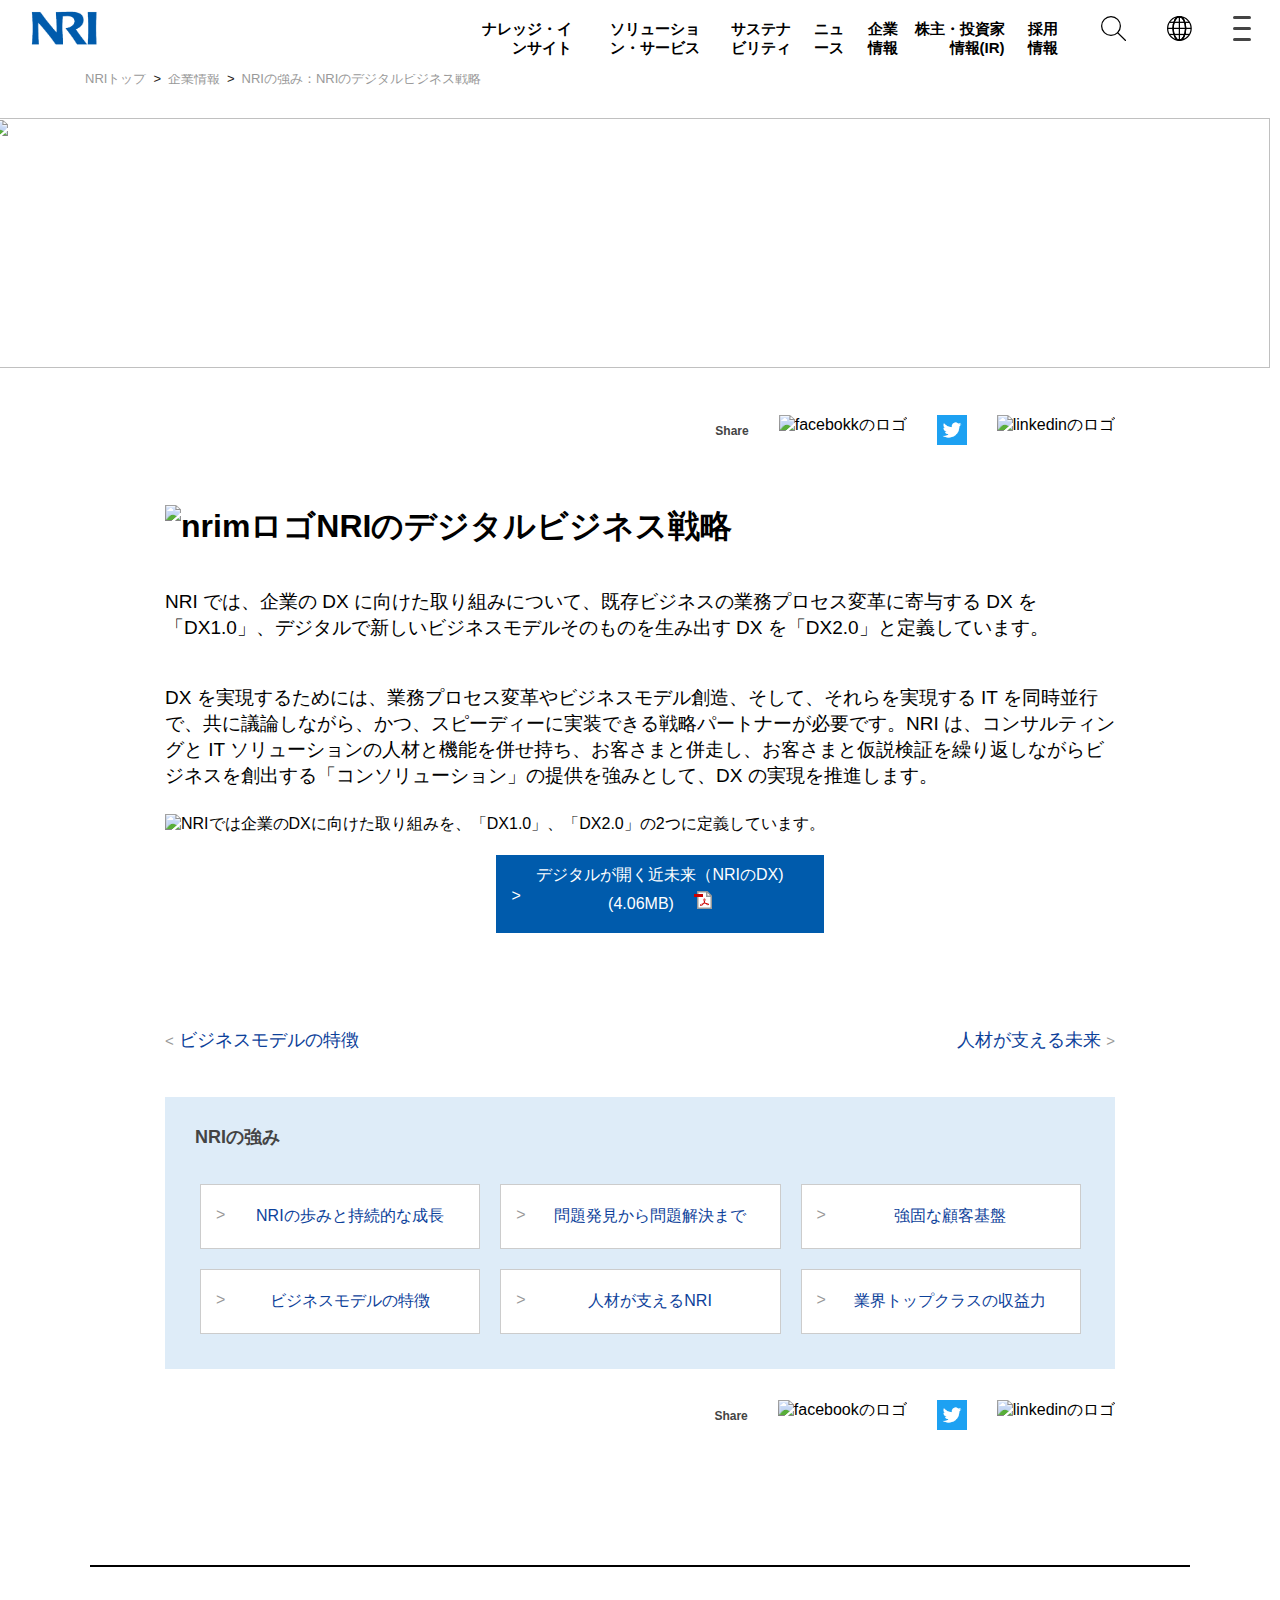
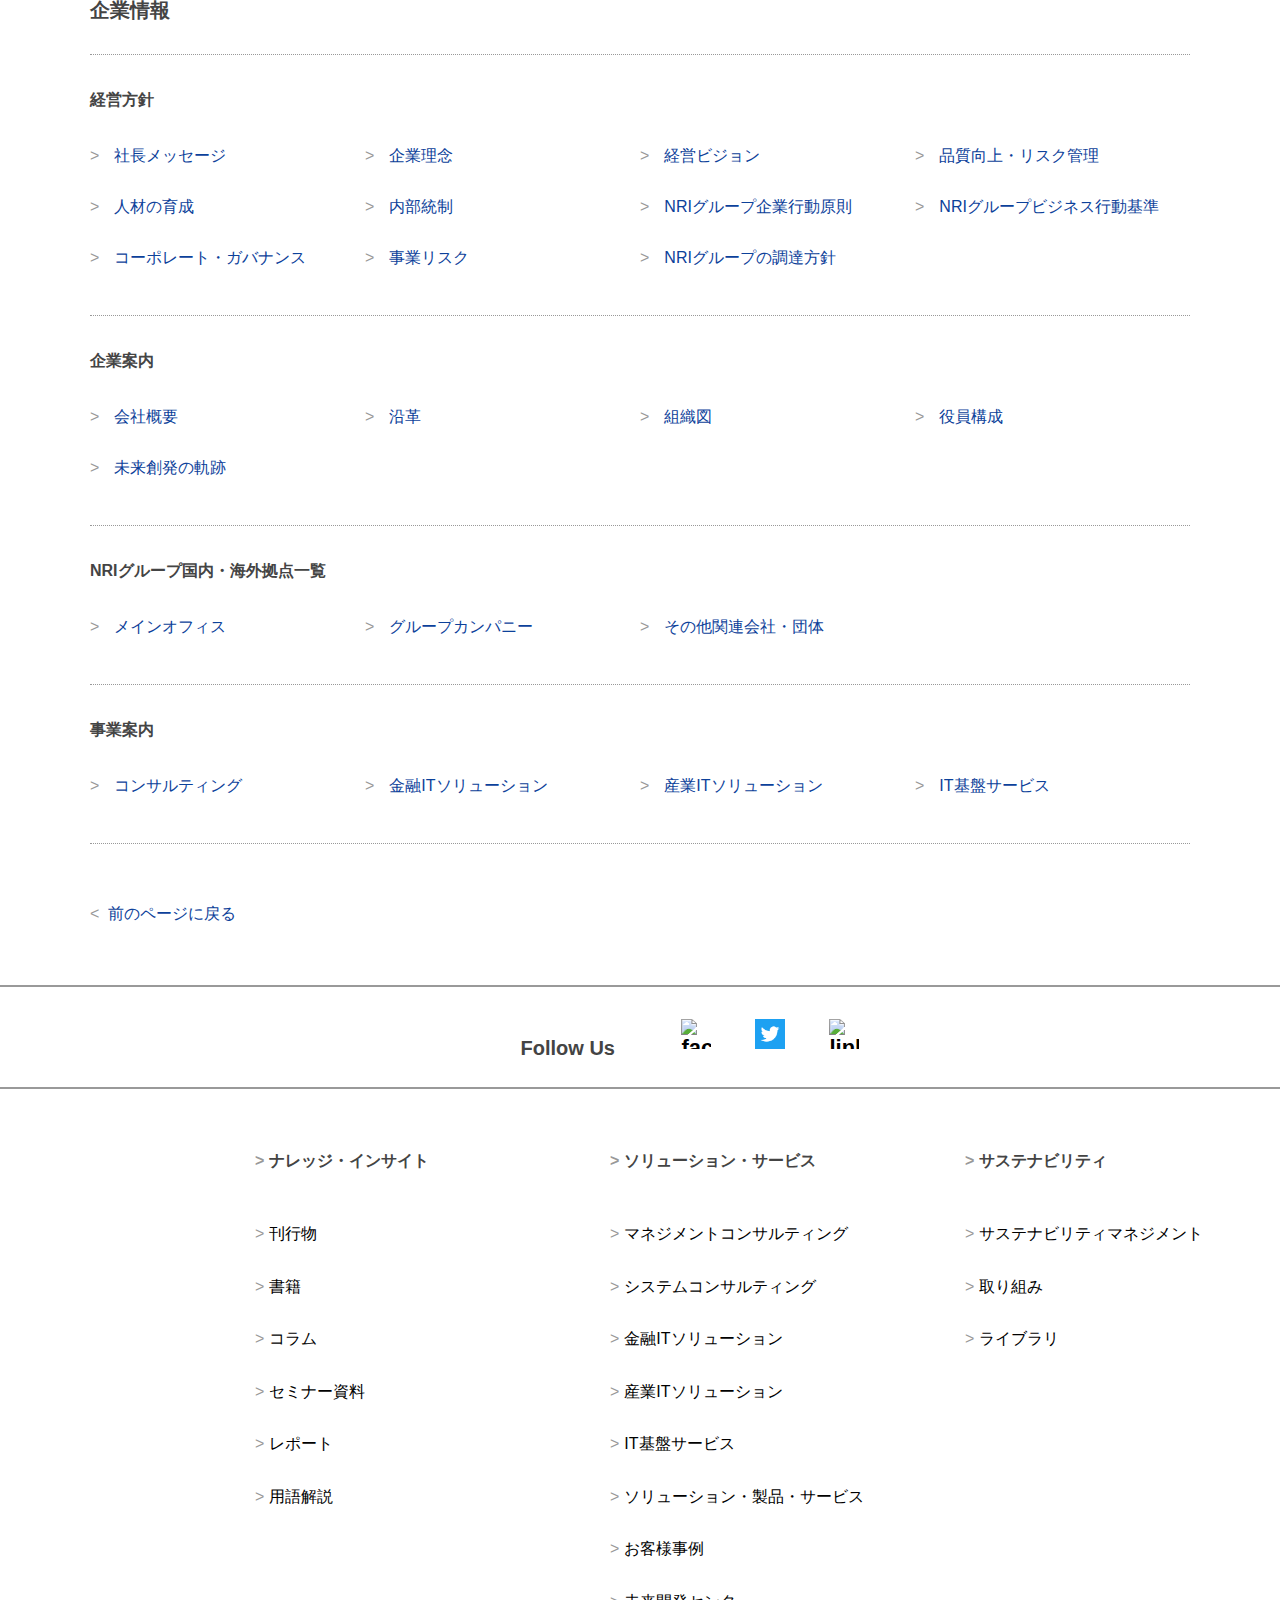
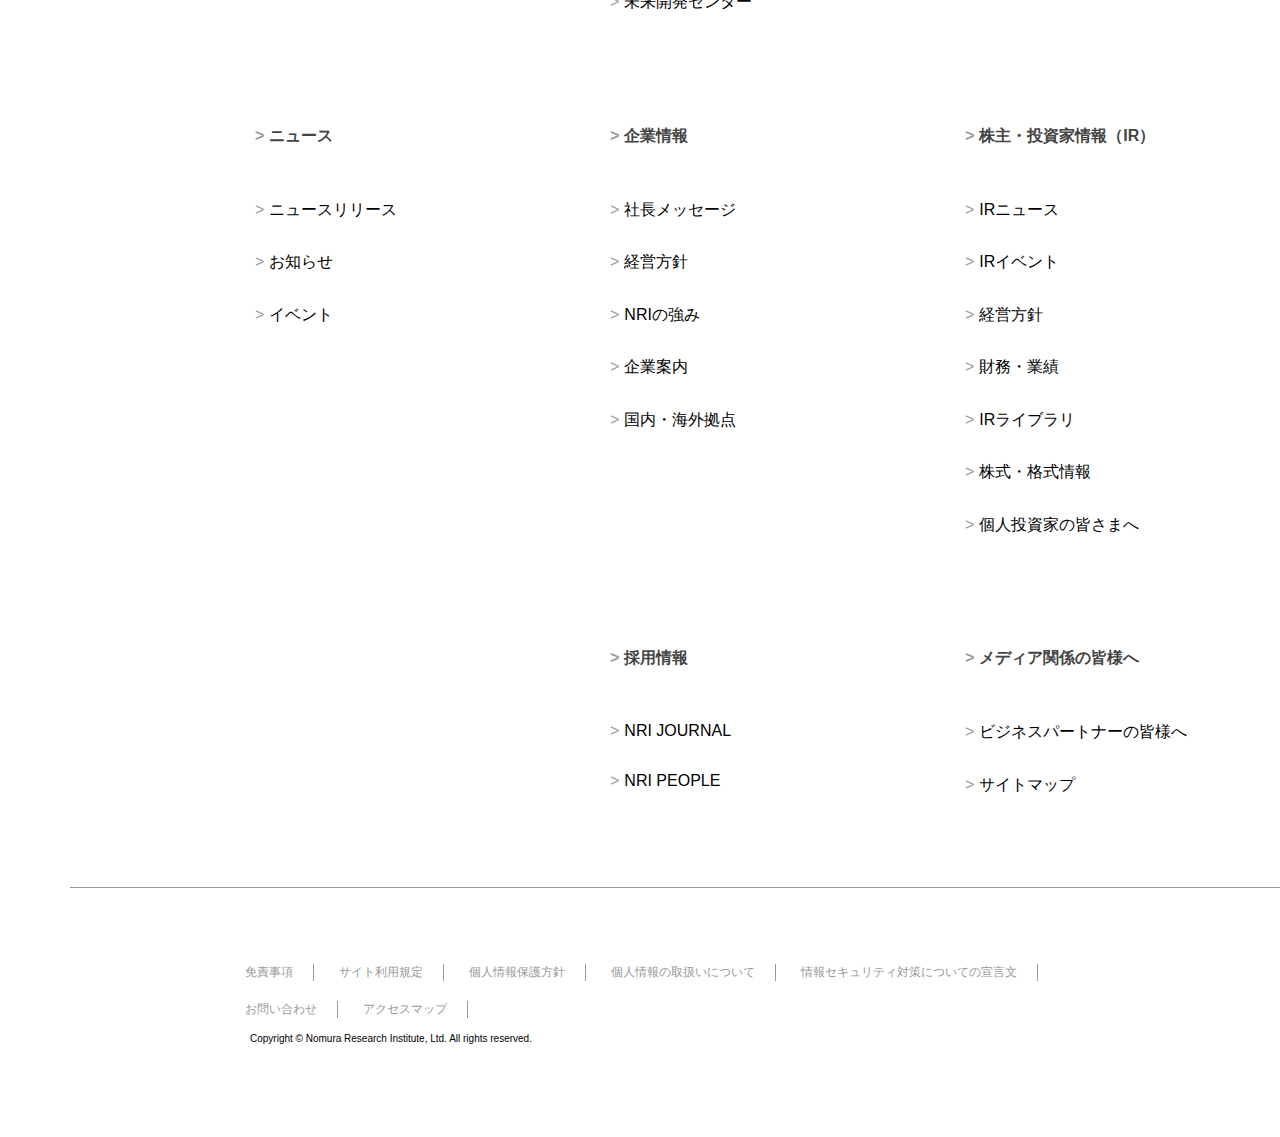
==== commit 5aecce2c: "ナレッジインサイト系列の見出し化" ====
--- a/nri.html
+++ b/nri.html
@@ -263,7 +263,7 @@
         <div id="subinfo">
             <section class="subinfo-list">
                 <ul class="subinfo-list-ul">
-                    <li class="subinfo-list-ul-first-title"><a href="#">ナレッジ・インサイト</a></li>
+                    <h4 class="subinfo-list-ul-first-title"><a href="#">ナレッジ・インサイト</a></h4>
                     <li>
                         <ul class="subinfo-list-ul-detail">
                             <li><a href="#">刊行物</a></li>
@@ -279,7 +279,7 @@
 
             <section class="subinfo-list">
                 <ul class="subinfo-list-ul">
-                    <li class="subinfo-list-ul-first-title"><a href="#">ソリューション・サービス</a></li>
+                    <h4 class="subinfo-list-ul-first-title"><a href="#">ソリューション・サービス</a></h4>
                     <li>
                         <ul class="subinfo-list-ul-detail">
                             <li><a href="#">マネジメントコンサルティング</a></li>
@@ -297,7 +297,7 @@
 
             <section class="subinfo-list">
                 <ul class="subinfo-list-ul">
-                    <li class="subinfo-list-ul-first-title"><a href="#">サステナビリティ</a></li>
+                    <h4 class="subinfo-list-ul-first-title"><a href="#">サステナビリティ</a></h4>
                     <li>
                         <ul class="subinfo-list-ul-detail">
                             <li><a href="#">サステナビリティマネジメント</a></li>
@@ -310,7 +310,7 @@
 
             <section class="subinfo-list">
                 <ul class="subinfo-list-ul">
-                    <li class="subinfo-list-ul-first-title"><a href="#">ニュース</a></li>
+                    <h4 class="subinfo-list-ul-first-title"><a href="#">ニュース</a></h4>
                     <li>
                         <ul class="subinfo-list-ul-detail">
                             <li><a href="#">ニュースリリース</a></li>
@@ -323,7 +323,7 @@
 
             <section class="subinfo-list">
                 <ul class="subinfo-list-ul">
-                    <li class="subinfo-list-ul-first-title"><a href="#">企業情報</a></li>
+                    <h4 class="subinfo-list-ul-first-title"><a href="#">企業情報</a></h4>
                     <li>
                         <ul class="subinfo-list-ul-detail">
                             <li><a href="#">社長メッセージ</a></li>
@@ -338,7 +338,7 @@
 
             <section class="subinfo-list">
                 <ul class="subinfo-list-ul">
-                    <li class="subinfo-list-ul-first-title"><a href="#">株主・投資家情報（IR）</a></li>
+                    <h4 class="subinfo-list-ul-first-title"><a href="#">株主・投資家情報（IR）</a></h4>
                     <li>
                         <ul class="subinfo-list-ul-detail">
                             <li><a href="#">IRニュース</a></li>
@@ -355,7 +355,7 @@
 
             <section class="subinfo-list">
                 <ul class="subinfo-list-ul">
-                    <li class="subinfo-list-ul-first-title"><a href="#">採用情報</a></li>
+                    <h4 class="subinfo-list-ul-first-title"><a href="#">採用情報</a></h4>
                     <li>
                         <ul class="subinfo-list-ul-detail">
                             <li><a href="#">NRI JOURNAL</a></li>
@@ -367,7 +367,7 @@
 
             <section class="subinfo-list">
                 <ul class="subinfo-list-ul">
-                    <li class="subinfo-list-ul-first-title"><a href="#">メディア関係の皆様へ</a></li>
+                    <h4 class="subinfo-list-ul-first-title"><a href="#">メディア関係の皆様へ</a></h4>
                     <li>
                         <ul class="subinfo-list-ul-detail">
                             <li><a href="#">ビジネスパートナーの皆様へ</a></li>
--- a/CSS/nri.css
+++ b/CSS/nri.css
@@ -40,6 +40,8 @@
 
 #pagehead .globalNavi ul {
     display: flex;   
+    padding: 0px 3px;
+    padding-left: 15px;
 }/*(元々紫で囲っていたところ)元々float:left*/
 
 #pagehead .globalNavi ul li a {
@@ -51,17 +53,18 @@
 
 .globalNavi li {
     display: block;
-    padding: 0 8px;
+    padding: 0 3px;
     margin-left: 10px;
 }
 
 .mainglonavi {
-    margin-left: 200px;
+    margin-left: 350px;
+    margin-top: 20px;
 }/*元々赤色だったところ*/
 
 #pagehead .globalNavi .subglnavi li {
-    margin: 0 10px;
-    padding-right: 18px;
+    margin: 0 19px;
+    padding-right: 0px;
 }
 
 #smallglobalNavi ul li {
@@ -121,7 +124,7 @@
 #smallglobalNavi {
       color: #999;
       margin-top:70px;
-      margin-left: 80px;
+      margin-left: 45px;
       font-size: 13px;
 }
 
@@ -152,6 +155,7 @@
 }
 
 .topimg {
+    display: flex;
     width: 100vw;;
     height: 250px;
     margin-left: -50px;
@@ -573,13 +577,10 @@
     font-size: 16px;
 }
 
-.subinfo-list ul li a {
-    margin-left: 0%;
+.subinfo-list-ul-first-title a {
     text-decoration: none;
-}
-
-.subinfo-list-ul-first-title a {
-    font-weight: bold;
+    color: #444;
+
 }
 
 
